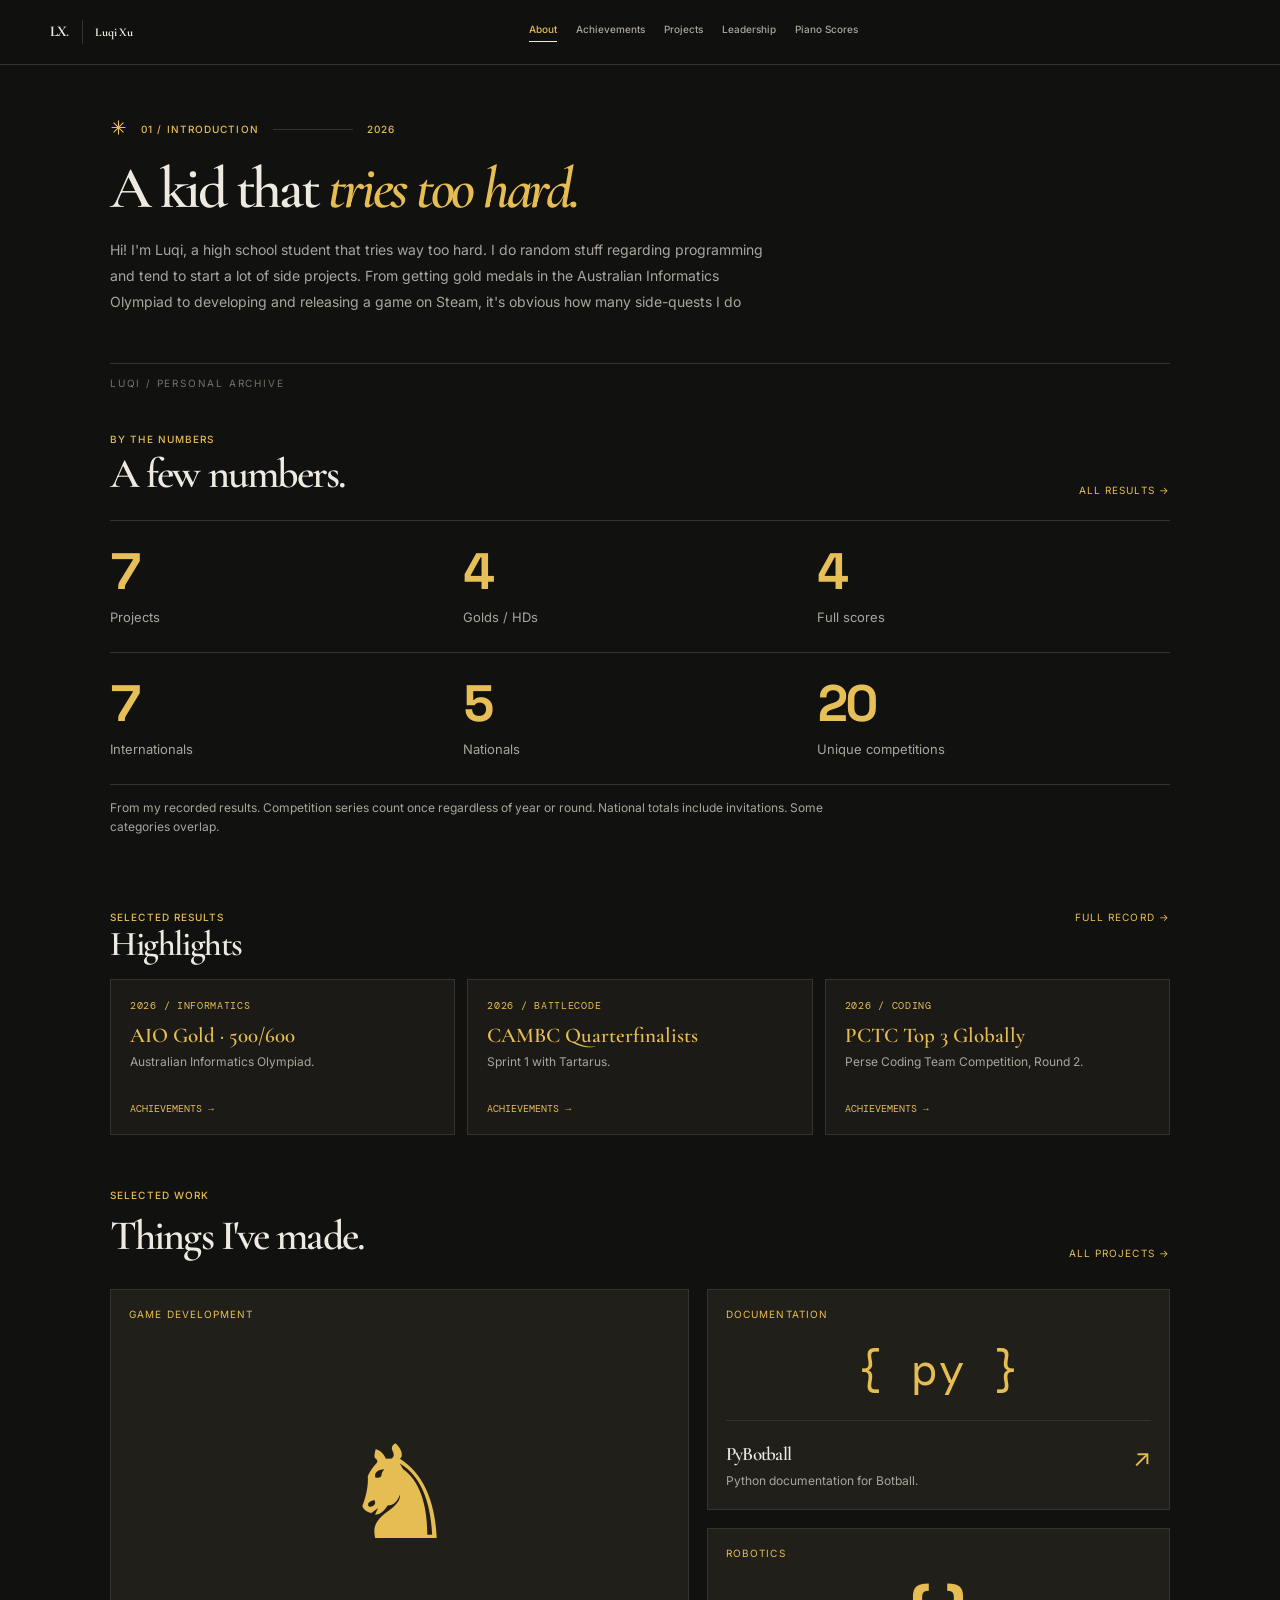
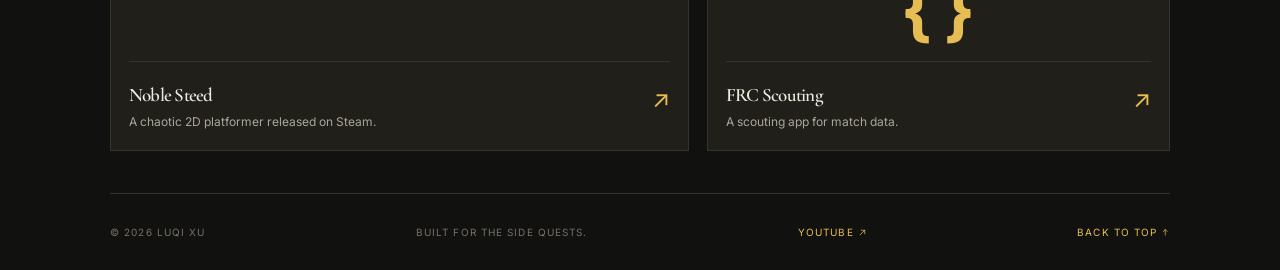
==== index.html @ c3d8b00a "Restore homepage highlight cards and animate portfolio totals" ====
<!DOCTYPE html>
<html lang="en">
  <head>
    <meta charset="utf-8"/>
    <meta content="width=device-width,initial-scale=1" name="viewport"/>
    <meta content="#111110" name="theme-color"/>
    <meta content="Luqi Xu — competitive programming, software projects, leadership and piano arrangements." name="description"/>
    <title>About · Luqi Xu</title>
    <link href="styles/site.css?v=20261024-2" rel="stylesheet"/>
  </head>
  <body data-page="index.html" id="top">
    <a class="skip-link" href="#main-content">Skip to content</a>
    <header class="nav">
      <a class="brand" href="index.html"><span class="brand-icon">LX<span>.</span></span><span>Luqi Xu</span></a>
      <button aria-expanded="false" aria-label="Toggle navigation" class="menu"><svg aria-hidden="true" width="1em" height="1em" viewBox="0 0 16 16" fill="none" xmlns="http://www.w3.org/2000/svg"><path d="M2 4H14M2 8H14M2 12H14" stroke="currentColor" stroke-width="1.4"/></svg></button>
      <nav id="nav">
        <a class="active" href="index.html">About</a>
        <a class="" href="glaze.html">Achievements</a>
        <a class="" href="projects.html">Projects</a>
        <a class="" href="experience.html">Leadership</a>
        <a class="" href="publications.html">Piano Scores</a>
      </nav>
    </header>
    <main id="main-content">
      <section class="page-hero container polish-reveal">
        <div class="eyebrow"><span class="cross"><svg aria-hidden="true" width="1em" height="1em" viewBox="0 0 16 16" fill="none" xmlns="http://www.w3.org/2000/svg" style="display:inline-block;vertical-align:-0.08em"><path d="M8 1.5V14.5M1.5 8H14.5M3.4 3.4L12.6 12.6M12.6 3.4L3.4 12.6" stroke="currentColor" stroke-width="1.05"/></svg></span> 01 / INTRODUCTION <span class="eyebrow-line"></span> 2026</div>
        <h1>A kid that <em>tries too hard.</em></h1>
        <p class="lead">Hi! I'm Luqi, a high school student that tries way too hard.

                        I do random stuff regarding programming and tend to start a lot of side projects.
                        From getting gold medals in the Australian Informatics Olympiad to
                        developing and releasing a game on Steam, it's obvious how many side-quests
                        I do
        </p>
      </section>
      <section class="container home-stats" aria-labelledby="numbers-title">
        <div class="section-head"><div><span class="eyebrow">BY THE NUMBERS</span><h2 id="numbers-title">A few numbers.</h2></div><a class="text-link" href="glaze.html">ALL RESULTS →</a></div>
        <div class="stat-grid">
          <div class="stat"><strong data-stat="projects">7</strong><span>Projects</span></div>
          <div class="stat"><strong data-stat="goldHD">4</strong><span>Golds / HDs</span></div>
          <div class="stat"><strong data-stat="fullScores">4</strong><span>Full scores</span></div>
          <div class="stat"><strong data-stat="internationals">7</strong><span>Internationals</span></div>
          <div class="stat"><strong data-stat="nationals">5</strong><span>Nationals</span></div>
          <div class="stat"><strong data-stat="competitions">20</strong><span>Unique competitions</span></div>
        </div>
        <p class="stat-note">From my recorded results. Competition series count once regardless of year or round. National totals include invitations. Some categories overlap.</p>
      </section>
      <section class="container spotlight section" aria-labelledby="highlights-title">
        <div class="spotlight-head">
          <div><span class="eyebrow">SELECTED RESULTS</span><h2 id="highlights-title">Highlights</h2></div>
          <a class="text-link" href="glaze.html">FULL RECORD →</a>
        </div>
        <div class="spotlight-grid">
          <a class="spotlight-card polish-reveal" href="glaze.html"><span class="label">2026 / INFORMATICS</span><strong>AIO Gold · 500/600</strong><p>Australian Informatics Olympiad.</p><span class="spot-foot">ACHIEVEMENTS →</span></a>
          <a class="spotlight-card polish-reveal" href="glaze.html"><span class="label">2026 / BATTLECODE</span><strong>CAMBC Quarterfinalists</strong><p>Sprint 1 with Tartarus.</p><span class="spot-foot">ACHIEVEMENTS →</span></a>
          <a class="spotlight-card polish-reveal" href="glaze.html"><span class="label">2026 / CODING</span><strong>PCTC Top 3 Globally</strong><p>Perse Coding Team Competition, Round 2.</p><span class="spot-foot">ACHIEVEMENTS →</span></a>
        </div>
      </section>
      <section class="container section" aria-labelledby="projects-title">
        <div class="section-head">
          <div><span class="eyebrow">SELECTED WORK</span><h2 id="projects-title">Things I've made.</h2></div>
          <a class="text-link" href="projects.html">ALL PROJECTS →</a>
        </div>
        <div class="feature-grid">
          <a class="feature large" href="https://store.steampowered.com/app/4179170/" rel="noopener noreferrer" target="_blank">
            <span class="tiny">GAME DEVELOPMENT</span>
            <div class="feature-art horse"><span aria-hidden="true">♞</span></div>
            <div class="feature-bottom"><div><h3>Noble Steed</h3><p>A chaotic 2D platformer released on Steam.</p></div><span class="arrow">↗</span></div>
          </a>
          <a class="feature" href="https://pybotball.org" rel="noopener noreferrer" target="_blank">
            <span class="tiny">DOCUMENTATION</span>
            <div class="feature-art code">{ py }</div>
            <div class="feature-bottom"><div><h3>PyBotball</h3><p>Python documentation for Botball.</p></div><span class="arrow">↗</span></div>
          </a>
          <a class="feature" href="projects.html">
            <span class="tiny">ROBOTICS</span>
            <div class="feature-art robot"><span aria-hidden="true">{ }</span></div>
            <div class="feature-bottom"><div><h3>FRC Scouting</h3><p>A scouting app for match data.</p></div><span class="arrow">↗</span></div>
          </a>
        </div>
      </section>
    </main>
    <footer class="footer container">
      <span>© 2026 LUQI XU</span>
      <span>BUILT FOR THE SIDE QUESTS.</span>
      <a href="https://www.youtube.com/@ILikCoding" rel="noopener noreferrer" target="_blank">YOUTUBE <svg aria-hidden="true" width="0.9em" height="0.9em" viewBox="0 0 16 16" fill="none" xmlns="http://www.w3.org/2000/svg" style="display:inline-block;vertical-align:-0.08em"><path d="M4 12L12 4M6 4H12V10" stroke="currentColor" stroke-width="1.35" stroke-linecap="square" stroke-linejoin="miter"/></svg></a>
      <a href="#top">BACK TO TOP <svg aria-hidden="true" width="0.85em" height="0.85em" viewBox="0 0 16 16" fill="none" xmlns="http://www.w3.org/2000/svg" style="display:inline-block;vertical-align:-0.06em"><path d="M8 13V3M4.5 6.5L8 3L11.5 6.5" stroke="currentColor" stroke-width="1.35" stroke-linecap="square" stroke-linejoin="miter"/></svg></a>
    </footer>
    <script src="assets/data.js?v=20261024-2"></script>
    <script src="assets/site.js?v=20261024-2"></script>
  </body>
</html>
---- styles/site.css ----
@import url('https://fonts.googleapis.com/css2?family=Cormorant+Garamond:ital,wght@0,500;0,600;1,500;1,600&family=Inter:wght@400;500;600;700&display=swap');
@import url('https://fonts.googleapis.com/css2?family=DM+Mono:wght@400;500&family=Space+Grotesk:wght@400;500;600;700&display=swap');
:root {
  --bg: #080c16;
  --panel: #101828;
  --line: #27354a;
  --text: #e9f1fb;
  --muted: #8e9db1;
  --blue: #7acbff;
  --lime: #c7fb75;
  --orange: #ffad74;
}
* {
  box-sizing: border-box;
}
html {
  scroll-behavior: smooth;
}
body {
  margin: 0;
  background: var(--bg);
  color: var(--text);
  font-family: 'Space Grotesk',sans-serif;
  line-height: 1.55;
}
body:before {
  content: '';
  position: fixed;
  inset: 0;
  pointer-events: none;
  background: linear-gradient(transparent 39px,#ffffff06 40px),linear-gradient(90deg,transparent 39px,#ffffff06 40px);
  background-size: 40px 40px;
  mask-image: linear-gradient(#0009,transparent 75%);
  z-index: -1;
}
.noise {
  position: fixed;
  inset: 0;
  pointer-events: none;
  background: radial-gradient(ellipse at 72% 8%,#244a6c4d,transparent 39%),radial-gradient(ellipse at 4% 58%,#153e5340,transparent 40%);
  z-index: -1;
}
a {
  color: inherit;
  text-decoration: none;
}
button, input {
  font: inherit;
}
.container {
  width: min(1180px,calc(100% - 64px));
  margin: auto;
}
.nav {
  height: 86px;
  display: flex;
  align-items: center;
  gap: 40px;
  padding: 0 max(32px,calc((100vw - 1180px)/2));
  border-bottom: 1px solid var(--line);
  background: #080c16d9;
  backdrop-filter: blur(18px);
  position: sticky;
  top: 0;
  z-index: 20;
}
.brand {
  display: flex;
  align-items: center;
  gap: 12px;
  font-weight: 700;
  letter-spacing: .12em;
  font-size: 13px;
  white-space: nowrap;
}
.brand-icon {
  border: 1px solid var(--blue);
  padding: 7px;
  color: var(--blue);
  font-size: 19px;
  letter-spacing: -.1em;
}
.brand-icon span {
  color: var(--lime);
}
.nav nav {
  display: flex;
  gap: 25px;
  margin: auto;
}
.nav nav a {
  font: 11px 'DM Mono',monospace;
  letter-spacing: .04em;
  color: var(--muted);
  transition: .2s;
}
.nav nav a:hover, .nav nav a.active {
  color: var(--lime);
}
.nav-status, .tiny, .eyebrow, .muted, .panel-top, .panel-bottom, .exp-meta, .placeholder, .results-bar, .footer, .text-link, .pill {
  font: 11px 'DM Mono',monospace;
  letter-spacing: .08em;
}
.nav-status {
  color: var(--muted);
  white-space: nowrap;
}
.nav-status i {
  display: inline-block;
  background: var(--lime);
  height: 7px;
  width: 7px;
  border-radius: 50%;
  margin-right: 6px;
  box-shadow: 0 0 12px var(--lime);
}
.menu {
  display: none;
  background: none;
  border: 1px solid var(--line);
  color: var(--text);
  padding: 6px 12px;
}
.page-hero {
  padding-top: 88px;
  padding-bottom: 60px;
}
.eyebrow {
  display: flex;
  align-items: center;
  gap: 14px;
  color: var(--lime);
  font-weight: 500;
}
.cross {
  font-size: 17px;
}
.eyebrow-line {
  height: 1px;
  width: 46px;
  background: var(--lime);
}
h1, h2, h3, p {
  margin-top: 0;
}
h1 {
  font-size: clamp(54px,8vw,110px);
  letter-spacing: -.08em;
  line-height: 1.01;
  max-width: 1040px;
  margin: 24px 0 27px;
  font-weight: 700;
}
h1 em, h2 em {
  font-style: normal;
  color: var(--blue);
}
.lead {
  font-size: clamp(16px,2vw,20px);
  color: var(--muted);
  max-width: 720px;
}
.section {
  padding: 72px 0;
}
.home-visual {
  display: grid;
  grid-template-columns: 1.5fr 1fr;
  gap: 20px;
}
.hero-panel, .side-card, .feature, .achievement, .project-card, .experience-card, .publication-card {
  background: linear-gradient(140deg,#152237,#0d1421);
  border: 1px solid var(--line);
  position: relative;
  overflow: hidden;
}
.hero-panel {
  min-height: 530px;
  display: flex;
  flex-direction: column;
  justify-content: space-between;
}
.panel-top, .panel-bottom {
  display: flex;
  justify-content: space-between;
  padding: 22px 25px;
  color: var(--muted);
  border-bottom: 1px solid var(--line);
}
.panel-top span:last-child {
  color: var(--lime);
}
.panel-bottom {
  border-top: 1px solid var(--line);
  border-bottom: 0;
}
.hero-orbit {
  position: relative;
  flex: 1;
  display: grid;
  place-items: center;
  overflow: hidden;
}
.orbit {
  position: absolute;
  border: 1px solid #45698777;
  border-radius: 50%;
  width: 280px;
  height: 280px;
}
.orbit-two {
  width: 430px;
  height: 430px;
  border-style: dashed;
  animation: rotate 70s linear infinite;
}
.orbit-one {
  box-shadow: 0 0 75px #3682af19;
}
.center-mark {
  font-size: 94px;
  font-weight: 700;
  letter-spacing: -.13em;
  color: var(--blue);
  text-shadow: 0 0 40px #70c7ff55;
}
.center-mark span {
  font-size: 30px;
  vertical-align: top;
  color: var(--lime);
}
.orbit-label {
  position: absolute;
  font: 10px 'DM Mono',monospace;
  letter-spacing: .09em;
  color: var(--muted);
  background: #0d1625;
  padding: 7px;
  border: 1px solid var(--line);
}
.orbit-label.a {
  top: 15%;
  left: 8%;
}
.orbit-label.b {
  right: 6%;
  top: 45%;
}
.orbit-label.c {
  bottom: 14%;
  left: 14%;
}
@keyframes rotate {
  to {
    transform: rotate(360deg);
  }
}
.hero-side {
  display: grid;
  grid-template-rows: 1fr 1fr;
  gap: 20px;
}
.side-card {
  padding: 32px;
}
.tiny {
  color: var(--lime);
}
.big-num {
  font-size: clamp(64px,7vw,104px);
  font-weight: 700;
  letter-spacing: -.09em;
  line-height: 1.1;
  margin: 18px 0;
  color: var(--blue);
}
.big-num span {
  font-size: 30px;
  color: var(--muted);
}
.side-card h3 {
  font-size: 20px;
  margin-bottom: 5px;
}
.side-card p {
  color: var(--muted);
}
.side-card a, .text-link {
  color: var(--lime);
  font-size: 11px;
}
.side-card.alt {
  background: linear-gradient(125deg,#20384a,#0d1725);
}
.side-card.alt h2 {
  font-size: 46px;
  line-height: 1.02;
  letter-spacing: -.07em;
  margin: 15px 0;
}
.side-card.alt h2 span {
  color: var(--lime);
}
.section-head {
  display: flex;
  justify-content: space-between;
  align-items: end;
  gap: 20px;
  margin-bottom: 30px;
}
.section-head h2, .bottom-cta h2 {
  font-size: clamp(35px,5vw,65px);
  letter-spacing: -.07em;
  line-height: 1.08;
  margin: 12px 0 0;
}
.feature-grid {
  display: grid;
  grid-template-columns: 1.25fr 1fr;
  gap: 18px;
}
.feature {
  min-height: 295px;
  padding: 25px;
  display: flex;
  flex-direction: column;
  transition: transform .2s,border-color .2s;
}
.feature:hover, .project-card:hover, .achievement:hover {
  transform: translateY(-4px);
  border-color: var(--blue);
}
.feature.large {
  grid-row: span 2;
}
.feature-art {
  flex: 1;
  display: grid;
  place-items: center;
  font-size: 96px;
  font-weight: 700;
  color: var(--blue);
  min-height: 145px;
}
.feature.large .feature-art {
  font-size: 220px;
  color: var(--lime);
}
.feature-art.code {
  font: 70px 'DM Mono',monospace;
  color: var(--orange);
}
.feature-art.robot {
  color: var(--lime);
}
.feature-bottom {
  border-top: 1px solid var(--line);
  padding-top: 18px;
  display: flex;
  justify-content: space-between;
  gap: 15px;
}
.feature-bottom h3 {
  font-size: 25px;
  letter-spacing: -.04em;
  margin: 0;
}
.feature-bottom p {
  color: var(--muted);
  font-size: 14px;
  margin: 4px 0 0;
}
.arrow {
  color: var(--lime);
  font-size: 24px;
}
.bottom-cta {
  border-top: 1px solid var(--line);
  padding-bottom: 110px;
}
.bottom-cta p {
  color: var(--muted);
  margin-top: 20px;
}
.cta-row {
  display: flex;
  gap: 12px;
  flex-wrap: wrap;
  margin-top: 30px;
}
.btn {
  padding: 15px 20px;
  background: var(--lime);
  color: #0b1220;
  font: 12px 'DM Mono',monospace;
  font-weight: 500;
}
.btn.secondary {
  background: transparent;
  border: 1px solid var(--line);
  color: var(--text);
}
.footer {
  padding: 32px 0;
  border-top: 1px solid var(--line);
  display: flex;
  justify-content: space-between;
  gap: 15px;
  color: var(--muted);
}
.footer a {
  color: var(--lime);
}
.toolbar {
  display: flex;
  align-items: center;
  justify-content: space-between;
  gap: 18px;
  flex-wrap: wrap;
}
.search-wrap {
  display: flex;
  align-items: center;
  gap: 12px;
  border: 1px solid var(--line);
  padding: 12px 16px;
  flex: 1;
  max-width: 440px;
  background: #0e1625;
}
.search-wrap span {
  font-size: 25px;
  color: var(--blue);
}
input {
  background: transparent;
  border: 0;
  outline: 0;
  color: var(--text);
  width: 100%;
  min-width: 0;
}
.filters {
  display: flex;
  gap: 7px;
  flex-wrap: wrap;
}
.filters button {
  background: #0d1725;
  color: var(--muted);
  border: 1px solid var(--line);
  padding: 10px 15px;
  font: 11px 'DM Mono',monospace;
  cursor: pointer;
}
.filters button.active, .filters button:hover {
  border-color: var(--lime);
  color: var(--lime);
}
.results-bar {
  display: flex;
  justify-content: space-between;
  color: var(--muted);
  margin: 26px 0 16px;
}
.achievement-grid {
  display: grid;
  grid-template-columns: repeat(3,1fr);
  gap: 14px;
}
.achievement {
  padding: 24px;
  min-height: 208px;
  display: flex;
  flex-direction: column;
  transition: .2s;
}
.achievement .year, .project-card .year {
  font: 11px 'DM Mono',monospace;
  color: var(--lime);
}
.achievement h3 {
  font-size: 22px;
  letter-spacing: -.04em;
  margin: 20px 0 6px;
}
.achievement .award {
  color: var(--blue);
  font-size: 14px;
  font-weight: 600;
}
.achievement .description {
  color: var(--muted);
  font-size: 13px;
  margin-top: 12px;
  flex: 1;
}
.achievement .linkout {
  color: var(--lime);
  font: 11px 'DM Mono',monospace;
  margin-top: 12px;
}
.project-grid {
  display: grid;
  grid-template-columns: repeat(2,1fr);
  gap: 18px;
}
.project-card {
  min-height: 310px;
  padding: 26px;
  display: flex;
  flex-direction: column;
  transition: .2s;
}
.project-card .art {
  font-size: 85px;
  flex: 1;
  display: grid;
  place-items: center;
  color: var(--blue);
  background: radial-gradient(circle,#2d60734a,transparent 65%);
  margin: 12px 0;
}
.project-card h3 {
  font-size: 30px;
  letter-spacing: -.05em;
  margin: 0;
}
.project-card p {
  color: var(--muted);
  font-size: 14px;
  margin: 8px 0 0;
}
.project-card .bottom {
  display: flex;
  justify-content: space-between;
  align-items: end;
  border-top: 1px solid var(--line);
  padding-top: 17px;
}
.project-card .source {
  color: var(--lime);
  font: 11px 'DM Mono',monospace;
}
.experience-list {
  display: grid;
  gap: 18px;
}
.experience-card {
  padding: 32px;
  display: grid;
  grid-template-columns: 185px 1fr 85px;
  gap: 26px;
  align-items: start;
}
.exp-meta {
  color: var(--lime);
  display: flex;
  flex-direction: column;
  gap: 16px;
}
.pill {
  display: inline-block;
  color: var(--blue);
  border: 1px solid var(--line);
  padding: 7px;
  align-self: start;
}
.experience-card h2 {
  font-size: 35px;
  letter-spacing: -.05em;
  margin: 0;
}
.exp-role {
  color: var(--blue)!important;
  font-weight: 600;
}
.experience-card p {
  color: var(--muted);
  max-width: 680px;
}
.exp-glyph {
  font-size: 50px;
  color: #4d7a91;
  text-align: right;
}
.publication-grid {
  display: grid;
  grid-template-columns: repeat(2,1fr);
  gap: 18px;
}
.publication-card {
  padding: 30px;
  min-height: 310px;
  display: flex;
  flex-direction: column;
}
.pub-icon, .music-lines {
  font-size: 75px;
  color: var(--blue);
  margin: 20px 0;
}
.music-lines {
  color: var(--lime);
  letter-spacing: .12em;
}
.music-lines span {
  color: var(--blue);
}
.publication-card h3 {
  font-size: 27px;
  letter-spacing: -.04em;
  margin: 0;
}
.publication-card p {
  color: var(--muted);
  font-size: 14px;
  margin: 10px 0 25px;
}
.placeholder {
  margin-top: auto;
  color: var(--orange);
}
.second-head {
  margin-top: 90px;
}
.legal-note {
  font-size: 12px;
  color: var(--muted);
  margin-top: 25px;
}
@media(max-width:950px) {
  .nav {
    gap: 16px;
    padding: 0 22px;
  }
  .nav nav {
    gap: 13px;
  }
  .nav-status {
    display: none;
  }
  .home-visual {
    grid-template-columns: 1fr;
  }
  .hero-side {
    grid-template-columns: 1fr 1fr;
    grid-template-rows: auto;
  }
  .achievement-grid {
    grid-template-columns: repeat(2,1fr);
  }
}
@media(max-width:650px) {
  .container {
    width: calc(100% - 36px);
  }
  .nav {
    height: 70px;
    justify-content: space-between;
  }
  .menu {
    display: block;
  }
  .nav nav {
    display: none;
    position: absolute;
    top: 70px;
    left: 0;
    right: 0;
    padding: 24px;
    background: #101828;
    border-bottom: 1px solid var(--line);
    flex-direction: column;
  }
  .nav nav.open {
    display: flex;
  }
  .nav nav a {
    font-size: 13px;
    padding: 8px;
  }
  .page-hero {
    padding-top: 62px;
    padding-bottom: 35px;
  }
  h1 {
    font-size: clamp(47px,13vw,76px);
  }
  .hero-panel {
    min-height: 390px;
  }
  .orbit-two {
    width: 300px;
    height: 300px;
  }
  .orbit-one {
    width: 210px;
    height: 210px;
  }
  .center-mark {
    font-size: 70px;
  }
  .hero-side, .feature-grid, .achievement-grid, .project-grid, .publication-grid {
    grid-template-columns: 1fr;
  }
  .feature.large {
    grid-row: auto;
  }
  .feature.large .feature-art {
    font-size: 135px;
  }
  .experience-card {
    grid-template-columns: 1fr;
    gap: 15px;
  }
  .exp-meta {
    flex-direction: row;
    align-items: center;
  }
  .exp-glyph {
    display: none;
  }
  .section {
    padding: 48px 0;
  }
  .section-head {
    align-items: start;
    flex-direction: column;
  }
  .footer {
    flex-wrap: wrap;
    font-size: 10px;
  }
  .side-card.alt h2 {
    font-size: 36px;
  }
}
@media(prefers-reduced-motion:reduce) {
  *, *:before, *:after {
    animation: none!important;
    scroll-behavior: auto!important;
    transition: none!important;
  }
}
/* EDITORIAL REWORK — intentionally retains the original site's light, serif identity. */
@import url('https://fonts.googleapis.com/css2?family=Cormorant+Garamond:ital,wght@0,500;0,600;0,700;1,500;1,600&family=Inter:wght@400;500;600;700&display=swap');
:root {
  --bg: #f8f7f4;
  --panel: #fff;
  --line: #dedbd4;
  --text: #262827;
  --muted: #72736f;
  --blue: #4b6982;
  --lime: #9b775e;
  --orange: #ad775b;
}
body {
  font-family: Inter,sans-serif;
  background: var(--bg);
  color: var(--text);
  line-height: 1.7;
}
body:before {
  background: none;
}
.noise {
  background: radial-gradient(ellipse at 80% 0%,#e6e9e7aa,transparent 38%);
  opacity: .7;
}
.nav {
  background: #f8f7f4ed;
  box-shadow: none;
  border-bottom: 1px solid var(--line);
  height: 78px;
}
.brand {
  font-family: 'Cormorant Garamond',serif;
  font-size: 23px;
  letter-spacing: -.025em;
  font-weight: 700;
}
.brand-icon {
  border: 0;
  border-right: 1px solid var(--line);
  padding: 0 15px 0 0;
  color: var(--text);
  font-size: 25px;
  letter-spacing: -.08em;
}
.brand-icon span {
  color: var(--blue);
}
.nav nav a {
  font: 500 12px Inter,sans-serif;
  letter-spacing: 0;
  color: var(--muted);
}
.nav nav a:hover, .nav nav a.active {
  color: var(--text);
  border-bottom: 1px solid var(--text);
  padding-bottom: 6px;
}
.nav-status i {
  background: var(--blue);
  box-shadow: none;
}
.page-hero {
  padding-top: 94px;
  padding-bottom: 44px;
}
.eyebrow, .tiny, .nav-status, .panel-top, .panel-bottom, .exp-meta, .placeholder, .results-bar, .footer, .text-link, .pill {
  font-family: Inter,sans-serif;
  letter-spacing: .11em;
  font-size: 10px;
  text-transform: uppercase;
  color: var(--blue);
}
.eyebrow-line {
  background: var(--line);
  width: 80px;
}
.cross {
  color: var(--blue);
}
h1, h2, h3 {
  font-family: 'Cormorant Garamond',Georgia,serif;
  letter-spacing: -.035em;
  font-weight: 600;
}
h1 {
  font-size: clamp(70px,9vw,134px);
  letter-spacing: -.055em;
  line-height: .95;
  max-width: 950px;
}
h1 em, h2 em {
  font-style: italic;
  color: var(--blue);
}
.lead {
  font-size: 17px;
  line-height: 1.85;
  color: #5b5d59;
  max-width: 680px;
}
.hero-panel, .side-card, .feature, .achievement, .project-card, .experience-card, .publication-card {
  background: #fff;
  border: 1px solid var(--line);
  box-shadow: 0 6px 24px #27272704;
  overflow: hidden;
}
.hero-panel {
  min-height: 470px;
  background: #f0eee9;
}
.panel-top, .panel-bottom {
  color: var(--muted);
}
.panel-top span:last-child {
  color: var(--blue);
}
.hero-orbit {
  background: radial-gradient(circle at 50% 48%,#fdfcf8 0,#f0eee9 62%);
}
.orbit {
  border: 1px solid #c7c8c1;
}
.orbit-two {
  border: 1px dashed #c7c8c1;
  animation: rotate 120s linear infinite;
}
.orbit-one {
  box-shadow: none;
}
.center-mark {
  font-family: 'Cormorant Garamond',serif;
  color: #394b5c;
  font-size: 125px;
  font-weight: 500;
  text-shadow: none;
}
.center-mark span {
  color: #9b775e;
}
.orbit-label {
  background: #f8f7f4;
  color: #656b68;
  border-color: var(--line);
}
.big-num {
  font-family: 'Cormorant Garamond',serif;
  font-size: 118px;
  color: var(--text);
  font-weight: 600;
  letter-spacing: -.06em;
}
.big-num span {
  font: 24px Inter,sans-serif;
  color: var(--muted);
}
.side-card {
  padding: 36px;
}
.side-card h3 {
  font-size: 29px;
}
.side-card p, .feature-bottom p, .project-card p, .experience-card p, .publication-card p {
  color: var(--muted);
}
.side-card a, .text-link {
  color: var(--blue);
}
.side-card.alt {
  background: #e9eae7;
}
.side-card.alt h2 {
  font-size: 62px;
  letter-spacing: -.045em;
}
.side-card.alt h2 span {
  color: var(--blue);
  font-style: italic;
}
.section-head h2, .bottom-cta h2 {
  font-size: clamp(48px,6vw,78px);
  letter-spacing: -.04em;
}
.feature {
  min-height: 290px;
}
.feature:hover, .project-card:hover, .achievement:hover {
  transform: translateY(-3px);
  border-color: #8c9c9e;
  box-shadow: 0 14px 35px #22222210;
}
.feature-art {
  color: #7d8f95;
}
.feature.large .feature-art {
  color: #a18b79;
}
.feature-art.code {
  color: #a18b79;
}
.feature-art.robot {
  color: #7d8f95;
}
.feature-bottom h3 {
  font-size: 34px;
}
.arrow, .footer a {
  color: var(--blue);
}
.btn {
  background: #3d5565;
  color: white;
  font: 500 12px Inter,sans-serif;
  letter-spacing: .02em;
  border-radius: 2px;
}
.btn.secondary {
  color: var(--text);
  background: transparent;
}
.bottom-cta {
  padding-top: 85px;
}
.search-wrap {
  background: #fff;
}
.search-wrap span {
  color: var(--blue);
}
input {
  color: var(--text);
}
.filters button {
  background: transparent;
  color: var(--muted);
  font-family: Inter,sans-serif;
}
.filters button.active, .filters button:hover {
  color: var(--text);
  border-color: var(--text);
  background: #fff;
}
.achievement .year, .project-card .year {
  font-family: Inter,sans-serif;
  color: var(--blue);
}
.achievement h3 {
  font-size: 30px;
  line-height: 1.1;
}
.achievement .award {
  color: #7b624f;
}
.achievement .linkout, .project-card .source {
  color: var(--blue);
}
.project-card h3 {
  font-size: 42px;
}
.project-card .art {
  color: #82949a;
  background: radial-gradient(circle,#e9ece9,transparent 65%);
}
.experience-card h2 {
  font-size: 44px;
}
.exp-role {
  color: #7b624f!important;
}
.exp-glyph {
  color: #a4aaa7;
}
.pill {
  color: var(--blue);
}
.publication-card h3 {
  font-size: 36px;
}
.pub-icon, .music-lines {
  color: #6c8690;
}
.music-lines span {
  color: #aa927c;
}
.placeholder {
  color: #a57e67;
}
.footer {
  color: var(--muted);
}
.menu {
  color: var(--text);
}
/* Small personal details, not a generic event-landing-page aesthetic. */
.page-hero:after {
  content: 'LUQI / PERSONAL ARCHIVE';
  display: block;
  margin-top: 48px;
  border-top: 1px solid var(--line);
  padding-top: 13px;
  color: #9a9a94;
  font: 10px Inter,sans-serif;
  letter-spacing: .18em;
}
.hero-panel:after {
  content: '✳';
  position: absolute;
  right: 25px;
  top: 56px;
  font: italic 36px 'Cormorant Garamond',serif;
  color: #a3a9a5;
}
.feature.large {
  background: #f0eee9;
}
.feature:nth-child(2) {
  background: #f5f4f0;
}
.feature:nth-child(3) {
  background: #e9ece9;
}
@media(max-width:650px) {
  .nav nav {
    background: #f8f7f4;
  }
  .center-mark {
    font-size: 90px;
  }
  .big-num {
    font-size: 88px;
  }
  .side-card.alt h2 {
    font-size: 47px;
  }
  .page-hero:after {
    margin-top: 32px;
  }
}
/* V3: original editorial direction, ChatGPT yellow accent, compact type */
:root {
  --bg: #faf9f5;
  --panel: #fffdf7;
  --line: #e5dfd1;
  --text: #292820;
  --muted: #68675e;
  --blue: #a77b06;
  --lime: #d4a72c;
  --orange: #ba8622;
  --accent: #e5b73b;
  --accent-soft: #fff2bd;
}
body {
  background: var(--bg);
  color: var(--text);
  font-family: 'Inter',system-ui,sans-serif;
  font-size: 13px;
  line-height: 1.55;
}
body:before {
  background: linear-gradient(transparent 43px,#a77b0610 44px),linear-gradient(90deg,transparent 43px,#a77b0610 44px);
  background-size: 44px 44px;
  mask-image: linear-gradient(#0005,transparent 78%);
}
.noise {
  background: radial-gradient(ellipse at 75% 0%,#f4d87b3d,transparent 42%),radial-gradient(ellipse at 5% 56%,#f8edc63b,transparent 38%);
}
.nav {
  height: 65px;
  background: #faf9f5e9;
  border-color: var(--line);
  gap: 25px;
}
.brand {
  font-size: 12px;
}
.brand-icon {
  font-size: 15px;
  border-color: var(--accent);
  color: var(--text);
}
.brand-icon span {
  color: var(--blue);
}
.nav nav {
  gap: 19px;
}
.nav nav a {
  font-size: 10px;
}
.nav nav a:hover, .nav nav a.active {
  color: #a77b06;
}
.nav-status i {
  background: var(--accent);
  box-shadow: 0 0 8px #e5b73b77;
}
.container {
  width: min(1060px,calc(100% - 48px));
}
.page-hero {
  padding-top: 54px;
  padding-bottom: 32px;
}
.eyebrow, .tiny {
  color: #9b740d;
}
h1 {
  font-size: clamp(35px,5vw,59px);
  line-height: 1.09;
  letter-spacing: -.055em;
  max-width: 820px;
  margin: 17px 0 17px;
  font-family: 'Cormorant Garamond',Georgia,serif;
  font-weight: 600;
}
h1 em, h2 em {
  color: #ae7d06;
  font-style: italic;
}
.lead {
  font-size: 14px;
  max-width: 660px;
}
.section {
  padding: 42px 0;
}
.section-head h2, .bottom-cta h2 {
  font-size: clamp(27px,3.7vw,42px);
  letter-spacing: -.045em;
  font-family: 'Cormorant Garamond',Georgia,serif;
}
.hero-panel, .side-card, .feature, .achievement, .project-card, .experience-card, .publication-card {
  background: linear-gradient(140deg,#fffefb,#faf6e9);
  border-color: var(--line);
  box-shadow: 0 3px 16px #5b441006;
}
.hero-panel {
  min-height: 370px;
}
.panel-top, .panel-bottom {
  padding: 14px 18px;
}
.orbit {
  border-color: #c8aa5b77;
  width: 190px;
  height: 190px;
}
.orbit-two {
  width: 310px;
  height: 310px;
}
.center-mark {
  font-size: 62px;
  color: #a77b06;
  text-shadow: none;
}
.center-mark span {
  color: #d4a72c;
}
.orbit-label {
  background: #fffdf5;
  color: #777064;
  font-size: 9px;
}
.side-card {
  padding: 22px;
}
.big-num {
  font-size: clamp(46px,5vw,68px);
  color: #b08210;
  margin: 10px 0;
}
.big-num span {
  font-size: 19px;
}
.side-card h3 {
  font-size: 16px;
}
.side-card p {
  font-size: 12px;
}
.side-card.alt {
  background: linear-gradient(125deg,#fff5d5,#fffdf5);
}
.side-card.alt h2 {
  font-size: 32px;
}
.side-card.alt h2 span, .arrow, .side-card a, .text-link {
  color: #a77b06;
}
.feature {
  min-height: 220px;
  padding: 18px;
}
.feature-art {
  min-height: 100px;
  font-size: 66px;
  color: #ae850e;
}
.feature.large .feature-art {
  font-size: 130px;
  color: #b9921b;
}
.feature-art.code {
  font-size: 45px;
  color: #a77b06;
}
.feature-art.robot {
  color: #c19721;
}
.feature-bottom h3 {
  font-size: 19px;
}
.feature-bottom p {
  font-size: 12px;
}
.feature:hover, .project-card:hover, .achievement:hover {
  border-color: #c59b31;
}
.footer {
  color: #777066;
}
.nav-status, .tiny, .eyebrow, .muted, .panel-top, .panel-bottom, .exp-meta, .placeholder, .results-bar, .footer, .text-link, .pill {
  font-size: 10px;
}
.achievement h3, .project-card h3, .experience-card h3, .publication-card h3 {
  font-size: 17px;
}
.achievement p, .project-card p, .experience-card p, .publication-card p {
  font-size: 12px;
}
.btn {
  font-size: 10px;
}
.achievement .award {
  color: #946e07;
}
.toolbar input {
  background: #fffdf8;
  color: var(--text);
  border-color: var(--line);
}
.filters button {
  color: var(--muted);
  border-color: var(--line);
}
.filters button.active {
  background: var(--accent-soft);
  color: #70510b;
  border-color: #d4a72c;
}
/* Front-loaded highlights and a small editorial achievement strip */
.spotlight {
  padding: 20px 0 12px;
}
.spotlight-head {
  display: flex;
  justify-content: space-between;
  align-items: baseline;
  gap: 12px;
  margin-bottom: 14px;
}
.spotlight-head h2 {
  font: 600 clamp(25px,3vw,35px) 'Cormorant Garamond',Georgia,serif;
  letter-spacing: -.04em;
  margin: 0;
}
.spotlight-grid {
  display: grid;
  grid-template-columns: repeat(3,minmax(0,1fr));
  gap: 12px;
}
.spotlight-card {
  border: 1px solid var(--line);
  background: #fffdf8;
  padding: 19px;
  display: flex;
  flex-direction: column;
  min-height: 156px;
  transition: transform .2s,border-color .2s;
}
.spotlight-card:hover {
  transform: translateY(-3px);
  border-color: #c79b28;
}
.spotlight-card .label {
  font: 10px 'DM Mono',monospace;
  letter-spacing: .07em;
  color: #957015;
}
.spotlight-card strong {
  font: 600 21px 'Cormorant Garamond',Georgia,serif;
  line-height: 1.15;
  margin: 12px 0 5px;
}
.spotlight-card p {
  font-size: 12px;
  color: var(--muted);
  margin: 0;
}
.spotlight-card .spot-foot {
  margin-top: auto;
  padding-top: 12px;
  font: 10px 'DM Mono',monospace;
  color: #9d7615;
}
.featured-achievements {
  margin-bottom: 25px;
}
.featured-achievements h2 {
  font: 600 30px 'Cormorant Garamond',Georgia,serif;
  margin: 0 0 12px;
}
.achievement-grid {
  align-items: stretch;
}
.achievement .year, .project-card .year {
  color: #9b740d;
}
@media(max-width:750px) {
  .spotlight-grid {
    grid-template-columns: 1fr;
  }
  .spotlight-card {
    min-height: 125px;
  }
  .page-hero {
    padding-top: 34px;
  }
  .container {
    width: calc(100% - 32px);
  }
  .hero-panel {
    min-height: 280px;
  }
  .nav {
    height: 60px;
  }
  .section {
    padding: 32px 0;
  }
}
@media(prefers-reduced-motion:reduce) {
  *, *:before, *:after {
    animation-duration: .01ms!important;
    transition-duration: .01ms!important;
    scroll-behavior: auto!important;
  }
}
/* V4 — midnight editorial, ChatGPT yellow, restored five-across timeline */
:root {
  --bg: #111110;
  --panel: #191917;
  --line: #35332b;
  --text: #eeeae0;
  --muted: #aaa69b;
  --blue: #e6bd52;
  --lime: #f0c75e;
  --orange: #dbab40;
  --accent: #e6bd52;
  --accent-soft: #38301d;
}
body {
  background: var(--bg);
  color: var(--text);
  font-size: 13px;
}
body:before {
  background: linear-gradient(transparent 43px,#f0c75e07 44px),linear-gradient(90deg,transparent 43px,#f0c75e07 44px);
  background-size: 44px 44px;
}
.noise {
  background: radial-gradient(ellipse at 75% 0%,#c79c2419,transparent 42%),radial-gradient(ellipse at 5% 56%,#e2b74209,transparent 38%);
}
.nav {
  background: #111110eb;
  border-color: var(--line);
}
.nav nav a {
  color: var(--muted);
}
.nav nav a:hover, .nav nav a.active, .brand-icon span, .eyebrow, .tiny, .cross {
  color: var(--accent);
}
.brand-icon {
  color: var(--text);
  border-color: var(--line);
}
.nav-status i {
  background: var(--accent);
}
h1 em, h2 em {
  color: var(--accent);
}
.lead, .side-card p, .feature-bottom p, .project-card p, .experience-card p, .publication-card p {
  color: var(--muted);
}
.page-hero:after {
  color: #777166;
}
.eyebrow-line {
  background: var(--line);
}
.hero-panel, .side-card, .feature, .achievement, .project-card, .experience-card, .publication-card {
  background: linear-gradient(145deg,#201f1b,#171715);
  border-color: var(--line);
  box-shadow: none;
}
.hero-panel {
  background: #1c1b18;
}
.hero-orbit {
  background: radial-gradient(circle,#2e281a 0,#1c1b18 65%);
}
.orbit {
  border-color: #8a733d55;
}
.center-mark {
  color: var(--accent);
}
.center-mark span, .panel-top span:last-child {
  color: #f2d27b;
}
.orbit-label {
  background: #222019;
  color: var(--muted);
  border-color: var(--line);
}
.big-num {
  color: var(--accent);
}
.side-card.alt, .feature.large, .feature:nth-child(2), .feature:nth-child(3) {
  background: #211f19;
}
.side-card.alt h2 span, .arrow, .side-card a, .text-link, .footer a {
  color: var(--accent);
}
.feature-art, .feature.large .feature-art, .feature-art.robot, .feature-art.code, .pub-icon, .music-lines {
  color: var(--accent);
}
.feature:hover, .project-card:hover {
  border-color: var(--accent);
}
.btn {
  background: var(--accent);
  color: #17150f;
}
.btn.secondary {
  background: transparent;
  color: var(--text);
}
.search-wrap, .toolbar input {
  background: #1c1b18;
  color: var(--text);
  border-color: var(--line);
}
input {
  color: var(--text);
}
.filters button {
  background: #1c1b18;
  color: var(--muted);
  border-color: var(--line);
}
.filters button.active, .filters button:hover {
  background: #37301d;
  color: #f3d784;
  border-color: var(--accent);
}
.project-card .year, .achievement .year, .exp-meta, .exp-role, .pill, .placeholder, .project-card .source {
  color: var(--accent)!important;
}
.spotlight-card {
  background: #1b1a17;
  border-color: var(--line);
}
.spotlight-card .label, .spotlight-card .spot-foot, .spotlight-card strong {
  color: var(--accent);
}
.spotlight-card:hover {
  border-color: var(--accent);
}
.footer {
  border-color: var(--line);
}
.menu {
  color: var(--text);
}
/* Original timeline DNA: five cards per row, year labels, shared rule, connectors and dots. */
.achievement-timeline {
  display: flex;
  flex-direction: column;
  gap: 35px;
  padding: 12px 0 65px;
}
.timeline-row {
  --count: 5;
  position: relative;
  padding: 0 0 29px;
}
.timeline-row-head {
  display: flex;
  align-items: center;
  gap: 12px;
  margin: 0 0 16px;
  color: var(--accent);
  font: 500 10px Inter,sans-serif;
  letter-spacing: .12em;
}
.timeline-row-head:after {
  content: '';
  height: 1px;
  background: var(--line);
  flex: 1;
}
.timeline-cards {
  display: grid;
  grid-template-columns: repeat(var(--count),minmax(0,1fr));
  gap: 12px;
}
.timeline-entry {
  min-width: 0;
  position: relative;
  padding-bottom: 25px;
  opacity: 0;
  transform: translateY(22px);
  transition: opacity .65s ease,transform .7s cubic-bezier(.2,.8,.2,1);
  transition-delay: var(--delay,0ms);
}
.timeline-entry.is-visible {
  opacity: 1;
  transform: translateY(0);
}
.timeline-entry:after {
  content: '';
  position: absolute;
  bottom: -5px;
  left: 50%;
  width: 1px;
  height: 28px;
  background: var(--accent);
  transform: scaleY(0);
  transform-origin: bottom;
  opacity: .7;
  transition: transform .45s ease .3s;
}
.timeline-entry.is-visible:after {
  transform: scaleY(1);
}
.timeline-year {
  display: block;
  font: 500 10px Inter,sans-serif;
  color: var(--accent);
  letter-spacing: .08em;
  margin-bottom: 9px;
}
.timeline-card {
  display: flex;
  flex-direction: column;
  min-height: 172px;
  height: 100%;
  padding: 15px 14px 12px;
  border: 1px solid var(--line);
  border-radius: 3px;
  background: linear-gradient(145deg,#211f19,#181817);
  position: relative;
  overflow: hidden;
  transition: border-color .28s,transform .32s,box-shadow .32s;
}
.timeline-card:before {
  content: '';
  position: absolute;
  top: 0;
  left: 0;
  right: 100%;
  height: 2px;
  background: var(--accent);
  transition: right .35s;
}
.timeline-card:hover, .timeline-card:focus-visible {
  border-color: #b99646;
  transform: translateY(-6px);
  box-shadow: 0 12px 35px #0005;
}
.timeline-card:hover:before, .timeline-card:focus-visible:before {
  right: 0;
}
.timeline-card h3 {
  font: 600 17px/1.15 'Cormorant Garamond',Georgia,serif;
  margin: 0 0 10px;
  color: var(--text);
}
.timeline-card .award {
  font: 600 11px/1.5 Inter,sans-serif;
  color: var(--accent);
}
.timeline-card .description {
  font: 11px/1.55 Inter,sans-serif;
  color: var(--muted);
  margin: 9px 0 0;
  flex: 1;
}
.timeline-card .linkout {
  font: 9px Inter,sans-serif;
  letter-spacing: .07em;
  color: #c5ae79;
  margin-top: 13px;
}
.timeline-rule {
  position: absolute;
  bottom: 0;
  left: 0;
  right: 0;
  height: 2px;
  background: var(--line);
  transform: scaleX(0);
  transform-origin: left;
  transition: transform 1.1s cubic-bezier(.22,1,.36,1);
}
.timeline-row.is-visible .timeline-rule {
  transform: scaleX(1);
}
.timeline-node {
  position: absolute;
  bottom: -5px;
  left: 50%;
  width: 12px;
  height: 12px;
  border-radius: 50%;
  background: #1a1915;
  border: 2px solid var(--accent);
  transform: translateX(-50%) scale(0);
  box-shadow: 0 0 0 0 #e6bd5240;
  transition: transform .45s cubic-bezier(.2,1.6,.2,1) .4s;
}
.timeline-entry.is-visible .timeline-node {
  transform: translateX(-50%) scale(1);
}
.timeline-card:hover~.timeline-node {
  box-shadow: 0 0 0 7px #e6bd521a;
}
.timeline-empty {
  color: var(--muted);
  font-size: 13px;
}
.results-bar {
  color: var(--muted);
}
@media(max-width:900px) {
  .timeline-cards {
    grid-template-columns: repeat(var(--count),minmax(145px,1fr));
    overflow-x: auto;
    padding-bottom: 12px;
    scroll-snap-type: x proximity;
  }
  .timeline-entry {
    scroll-snap-align: start;
  }
  .timeline-row {
    overflow: hidden;
  }
  .timeline-rule {
    bottom: 0;
  }
}
@media(max-width:650px) {
  .nav nav {
    background: #191816;
    border-color: var(--line);
  }
  .timeline-cards {
    grid-template-columns: repeat(var(--count),minmax(180px,68vw));
  }
  .timeline-card {
    min-height: 160px;
  }
  .timeline-entry:after {
    height: 19px;
  }
  .timeline-row {
    padding-bottom: 25px;
  }
  .timeline-row-head {
    margin-bottom: 10px;
  }
}
@media(prefers-reduced-motion:reduce) {
  .timeline-entry {
    opacity: 1;
    transform: none;
  }
  .timeline-entry:after {
    transform: scaleY(1);
  }
  .timeline-rule {
    transform: none;
  }
  .timeline-node {
    transform: translateX(-50%) scale(1);
  }
}
/* V5: dark-mode piano score shelf, with editorial timeline-style reveal */
.score-shelf {
  display: grid;
  grid-template-columns: repeat(3,minmax(0,1fr));
  gap: 24px;
  margin: 30px 0 36px;
}
.sheet-entry {
  min-width: 0;
  border-top: 1px solid rgba(231,192,87,.55);
  padding-top: 12px;
  transition: transform .35s ease,border-color .35s ease;
}
.sheet-entry:hover {
  transform: translateY(-5px);
  border-color: var(--accent,#e8bf55);
}
.sheet-meta {
  display: flex;
  justify-content: space-between;
  gap: 8px;
  font-size: 10px;
  letter-spacing: .13em;
  color: #c6a44f;
  margin-bottom: 13px;
}
.sheet-preview {
  display: block;
  aspect-ratio: 3/4;
  overflow: hidden;
  background: #eeeae1;
  border: 1px solid #5b5444;
  box-shadow: 0 12px 30px #0004;
  transition: box-shadow .3s ease;
}
.sheet-preview:hover {
  box-shadow: 0 15px 40px #0009;
}
.sheet-preview img {
  display: block;
  width: 100%;
  height: 100%;
  object-fit: cover;
  object-position: top;
  transition: transform .6s cubic-bezier(.2,.8,.2,1);
}
.sheet-preview:hover img {
  transform: scale(1.035);
}
.sheet-copy {
  padding: 17px 0 6px;
}
.sheet-copy h3 {
  font-size: clamp(19px,2vw,25px);
  line-height: 1.2;
  margin: 0 0 9px;
}
.sheet-copy p {
  font-size: 13px;
  line-height: 1.6;
  color: #b8b3a9;
  margin: 0 0 13px;
}
.sheet-copy .text-link {
  font-size: 11px;
  letter-spacing: .09em;
}
@media(max-width:850px) {
  .score-shelf {
    grid-template-columns: repeat(2,minmax(0,1fr));
  }
}
@media(max-width:520px) {
  .score-shelf {
    grid-template-columns: 1fr;
  }
  .sheet-preview {
    aspect-ratio: 4/3;
  }
  .sheet-preview img {
    object-fit: contain;
    background: #eeeae1;
  }
}
@media(prefers-reduced-motion:reduce) {
  .sheet-entry, .sheet-preview img {
    transition: none;
  }
}
/* Final polish: progressive enhancement, focus clarity, restrained motion */
:root {
  scroll-behavior: smooth;
}
html {
  scroll-padding-top: 85px;
}
body {
  overflow-x: hidden;
}
::selection {
  background: #e7bf59;
  color: #171510;
}
.skip-link {
  position: fixed;
  z-index: 200;
  top: 8px;
  left: 12px;
  padding: 10px 16px;
  background: #f1c75e;
  color: #151410;
  transform: translateY(-160%);
  border-radius: 4px;
}
.skip-link:focus {
  transform: none;
}
.reading-progress {
  position: fixed;
  z-index: 101;
  top: 0;
  left: 0;
  height: 2px;
  width: 100%;
  transform: scaleX(0);
  transform-origin: left;
  background: linear-gradient(90deg,#a47b29,#f4d98b);
  pointer-events: none;
  will-change: transform;
}
:focus-visible {
  outline: 2px solid #f1cf76;
  outline-offset: 4px;
}
a, button {
  -webkit-tap-highlight-color: transparent;
}
a:not(.btn):not(.timeline-card):not(.project-card):not(.spotlight-card):not(.sheet-preview) {
  text-underline-offset: 4px;
}
.polish-reveal {
  opacity: 1;
  transform: none;
}
.js-motion .polish-reveal:not(.is-visible) {
  opacity: 0;
  transform: translateY(19px);
}
.js-motion .polish-reveal {
  transition: opacity .65s cubic-bezier(.2,.7,.2,1),transform .65s cubic-bezier(.2,.7,.2,1);
  transition-delay: var(--reveal-delay,0ms);
}
.js-motion .polish-reveal.is-visible {
  opacity: 1;
  transform: translateY(0);
}
.nav {
  transition: background .3s,border-color .3s,box-shadow .3s;
}
.nav.scrolled {
  background: rgba(18,17,16,.94);
  box-shadow: 0 8px 30px #0004;
  backdrop-filter: blur(18px);
}
.sheet-entry {
  position: relative;
}
.sheet-preview {
  border-radius: 2px;
  position: relative;
}
.sheet-preview:after {
  content: 'OPEN PDF ↗';
  position: absolute;
  inset: auto 10px 10px auto;
  background: #171613e8;
  border: 1px solid #d2b35b;
  padding: 9px 12px;
  color: #f4d985;
  font: 600 10px Inter,sans-serif;
  letter-spacing: .08em;
  opacity: 0;
  transform: translateY(7px);
  transition: opacity .25s,transform .25s;
}
.sheet-preview:hover:after, .sheet-preview:focus-visible:after {
  opacity: 1;
  transform: translateY(0);
}
.sheet-copy h3 {
  overflow-wrap: anywhere;
}
.sheet-copy .text-link {
  display: inline-block;
  padding: 5px 0;
}
.sheet-copy .text-link:hover {
  color: #f4d985;
}
.experience-card, .project-card, .spotlight-card {
  transition: transform .3s cubic-bezier(.2,.7,.2,1),border-color .3s,background .3s,box-shadow .3s;
}
.experience-card:hover {
  transform: translateX(5px);
}
.spotlight-card:hover, .project-card:hover {
  box-shadow: 0 18px 40px #0005;
}
.btn {
  transition: transform .22s,box-shadow .22s,background .22s;
}
.btn:hover {
  transform: translateY(-2px);
  box-shadow: 0 8px 25px #0004;
}
#year-filters button:focus-visible, .menu:focus-visible {
  outline-offset: 3px;
}
.timeline-card {
  outline-offset: 3px;
}
.timeline-entry {
  min-width: 0;
}
@media(max-width:650px) {
  .sheet-preview:after {
    opacity: 1;
    transform: none;
    font-size: 9px;
  }
  .experience-card:hover {
    transform: none;
  }
  .polish-reveal {
    transition-delay: 0ms!important;
  }
}
@media(prefers-reduced-motion:reduce) {
  html {
    scroll-behavior: auto!important;
  }
  *, *:before, *:after {
    animation-duration: .01ms!important;
    animation-iteration-count: 1!important;
    transition-duration: .01ms!important;
  }
  .js-motion .polish-reveal:not(.is-visible) {
    opacity: 1;
    transform: none;
  }
}
/* Timeline geometry fix: the stems and markers must terminate ON the rule,
   not dangle halfway between the achievement cards and the rule. */
.timeline-row {
  padding-bottom: 0;
}
.timeline-cards {
  align-items: stretch;
  overflow: visible;
}
.timeline-entry {
  display: flex;
  flex-direction: column;
  padding-bottom: 32px;
  min-width: 0;
}
.timeline-year {
  flex: none;
}
.timeline-card {
  height: auto;
  flex: 1;
  min-width: 0;
}
.timeline-entry::after {
  bottom: 0;
  height: 32px;
  transform-origin: bottom;
}
.timeline-node {
  bottom: -5px;
  z-index: 2;
}
.timeline-rule {
  bottom: 0;
  z-index: 1;
}
@media(max-width:900px) {
  .timeline-cards {
    overflow-x: auto;
    overflow-y: hidden;
    scroll-padding-inline: 4px;
    padding-inline: 2px;
    padding-bottom: 8px;
    align-items: stretch;
  }
  .timeline-entry {
    padding-bottom: 32px;
  }
  .timeline-row {
    overflow: visible;
  }
  .timeline-rule {
    bottom: 8px;
  }
  .timeline-node {
    bottom: -5px;
  }
  .timeline-entry::after {
    bottom: 0;
    height: 32px;
  }
}
@media(max-width:650px) {
  .timeline-entry {
    padding-bottom: 28px;
  }
  .timeline-entry::after {
    height: 28px;
  }
}
/* Music links: restrained buttons consistent with the dark editorial theme. */
.channel-banner {
  display: flex;
  justify-content: space-between;
  align-items: center;
  gap: 30px;
  padding: 26px 30px;
  margin-top: 14px;
  margin-bottom: 4px;
  background: linear-gradient(115deg,rgba(224,180,76,.13),rgba(224,180,76,.025) 72%);
  border: 1px solid rgba(224,180,76,.3);
  border-radius: 3px;
}
.channel-banner .eyebrow {
  display: block;
  margin-bottom: 8px;
  color: #eac46c;
}
.channel-banner h2 {
  font-family: 'Cormorant Garamond',serif;
  font-size: clamp(26px,3.2vw,39px);
  font-weight: 600;
  line-height: 1.04;
  margin: 0 0 7px;
}
.channel-banner h2 em {
  color: #e7c46d;
}
.channel-banner p {
  font-size: 13px;
  color: #bdb7ac;
  max-width: 560px;
  margin: 0;
}
.channel-banner .btn {
  white-space: nowrap;
  flex: none;
}
.score-links {
  display: flex;
  align-items: center;
  gap: 9px 19px;
  flex-wrap: wrap;
  margin-top: 2px;
}
.music-video-link {
  font: 600 11px Inter,sans-serif;
  color: #f0ce7b;
  letter-spacing: .035em;
  display: inline-block;
  padding: 5px 0;
  border-bottom: 1px solid transparent;
  transition: color .2s,border-color .2s;
}
.music-video-link:hover {
  color: #ffe7a3;
  border-color: #ffe7a3;
}
.music-video-link.search-link {
  color: #c3b79d;
  font-weight: 500;
}
.music-video-link.search-link:hover {
  color: #f0ce7b;
  border-color: #f0ce7b;
}
@media(max-width:680px) {
  .channel-banner {
    flex-direction: column;
    align-items: flex-start;
    padding: 22px;
  }
  .channel-banner .btn {
    max-width: 100%;
    white-space: normal;
    text-align: center;
  }
}
@media(prefers-reduced-motion:reduce) {
  .music-video-link {
    transition: none;
  }
}

/* Keep the extra YouTube footer link tidy, including on narrow screens. */
.footer {
  flex-wrap: wrap;
  align-items: center;
  row-gap: 10px;
}
@media (max-width: 520px) {
  .footer {
    justify-content: center;
    text-align: center;
    gap: 10px 18px;
  }
}

/* Text-only covers for newly listed arrangements (no unhosted PDF links). */
.score-cover {
  display: flex;
  flex-direction: column;
  justify-content: space-between;
  padding: clamp(18px, 2.8vw, 34px);
  color: #1f1c17;
  background: linear-gradient(150deg, #f3f0e7, #e4dac7);
  text-decoration: none;
}
.score-cover-kicker, .score-cover-credit {
  font-size: 10px;
  letter-spacing: .16em;
  font-weight: 700;
}
.score-cover strong {
  font-family: Georgia, "Times New Roman", serif;
  font-size: clamp(25px, 3vw, 42px);
  line-height: 1.08;
  overflow-wrap: anywhere;
}

/* Homepage: information first, without ornamental cards or orbital art. */
.home-stats { padding: 12px 0 55px; }
.home-stats .section-head { margin-bottom: 24px; }
.home-stats .section-head h2 { margin: 6px 0 0; }
.stat-grid {
  display: grid;
  grid-template-columns: repeat(3, minmax(0, 1fr));
  border-top: 1px solid var(--line);
  border-bottom: 1px solid var(--line);
}
.stat { padding: 24px 18px 25px 0; }
.stat:nth-child(n + 4) { border-top: 1px solid var(--line); }
.stat strong {
  display: block;
  font-family: 'Space Grotesk', sans-serif;
  font-size: clamp(34px, 4vw, 58px);
  line-height: 1.05;
  letter-spacing: -.055em;
  color: #e7bf59;
  font-variant-numeric: tabular-nums;
}
.stat span { display: block; margin-top: 8px; font-size: 13px; color: var(--muted); }
.stat-note { margin: 14px 0 0; max-width: 750px; font-size: 12px; color: var(--muted); }
.home-simple {
  display: grid;
  grid-template-columns: repeat(2, minmax(0, 1fr));
  gap: clamp(24px, 5vw, 75px);
  padding: 20px 0 100px;
}
.home-simple-block h2 { font-size: clamp(24px, 3vw, 34px); margin-bottom: 22px; }
.plain-links { list-style: none; padding: 0; margin: 0; }
.plain-links li {
  display: flex;
  flex-wrap: wrap;
  align-items: baseline;
  justify-content: space-between;
  gap: 5px 16px;
  padding: 14px 0;
  border-bottom: 1px solid var(--line);
}
.plain-links li:first-child { border-top: 1px solid var(--line); }
.plain-links a { font-weight: 600; text-decoration: underline; text-decoration-color: transparent; text-underline-offset: 4px; }
.plain-links a:hover, .plain-links a:focus-visible { text-decoration-color: currentColor; color: #e7bf59; }
.plain-links span { font-size: 12px; color: var(--muted); }
@media(max-width:720px) {
  .stat-grid { grid-template-columns: repeat(2, minmax(0,1fr)); }
  .stat:nth-child(n + 3) { border-top: 1px solid var(--line); }
  .home-simple { grid-template-columns: 1fr; }
}
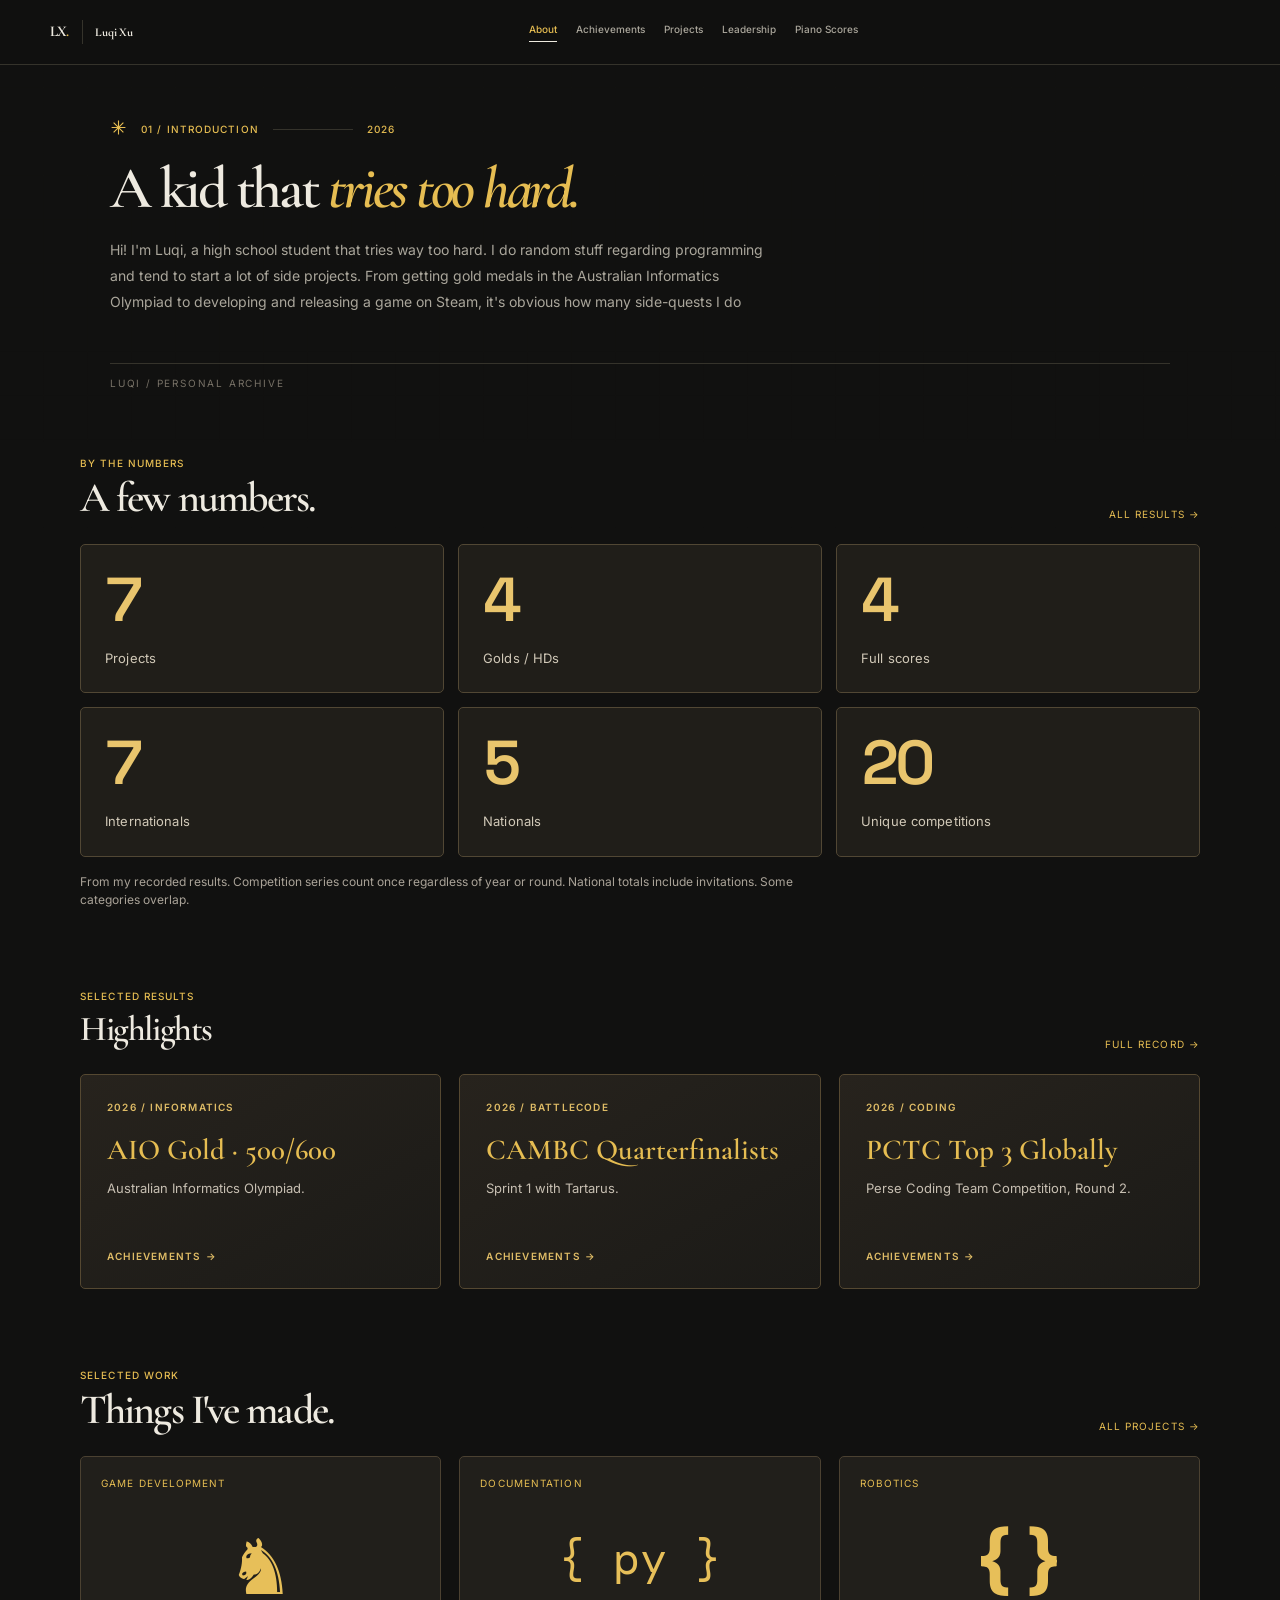
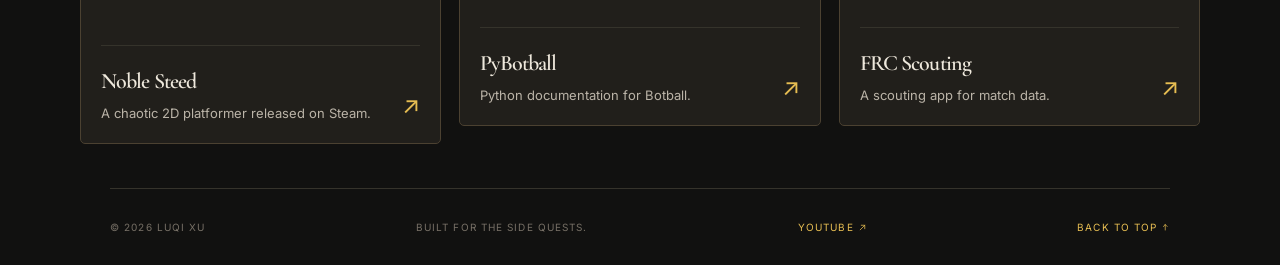
==== commit b99e1ede: "Fix homepage card rendering with reliable scoped critical CSS" ====
--- a/index.html
+++ b/index.html
@@ -6,7 +6,107 @@
     <meta content="#111110" name="theme-color"/>
     <meta content="Luqi Xu — competitive programming, software projects, leadership and piano arrangements." name="description"/>
     <title>About · Luqi Xu</title>
-    <link href="styles/site.css?v=20261024-2" rel="stylesheet"/>
+    <link href="styles/site.css?v=20261024-3" rel="stylesheet"/>
+
+<style>
+/* Homepage-critical styles live here so the layout stays intact even when
+   GitHub Pages or a browser serves an older external stylesheet. */
+body[data-page="index.html"] .home-stats,
+body[data-page="index.html"] .spotlight,
+body[data-page="index.html"] .home-projects {
+  width: min(1120px, calc(100% - 48px));
+  margin: 0 auto;
+  padding: 36px 0 44px;
+}
+body[data-page="index.html"] .home-stats .section-head,
+body[data-page="index.html"] .spotlight-head,
+body[data-page="index.html"] .home-projects .section-head {
+  display: flex; align-items: end; justify-content: space-between;
+  gap: 20px; margin-bottom: 24px;
+}
+body[data-page="index.html"] .home-stats .section-head h2,
+body[data-page="index.html"] .spotlight-head h2,
+body[data-page="index.html"] .home-projects .section-head h2 { margin: 6px 0 0; }
+body[data-page="index.html"] .stat-grid {
+  display: grid !important;
+  grid-template-columns: repeat(3,minmax(0,1fr)) !important;
+  gap: 14px !important;
+  border: 0 !important;
+}
+body[data-page="index.html"] .stat-grid .stat {
+  display: flex !important; flex-direction: column !important;
+  gap: 9px; padding: 24px !important; min-height: 138px;
+  background: #201e19 !important; border: 1px solid #514734 !important;
+  border-radius: 5px;
+}
+body[data-page="index.html"] .stat-grid .stat strong {
+  display: block !important; font-size: clamp(40px,5vw,62px) !important;
+  line-height: 1 !important; font-weight: 600;
+  color: #e9c56d !important; font-variant-numeric: tabular-nums;
+}
+body[data-page="index.html"] .stat-grid .stat span {
+  display: block !important; font-size: 13px !important;
+  color: #d1c9b8 !important; letter-spacing: .01em;
+}
+body[data-page="index.html"] .stat-note { margin: 16px 0 0; color: #aaa398; font-size: 12px; }
+body[data-page="index.html"] .spotlight-grid,
+body[data-page="index.html"] .home-projects .feature-grid {
+  display: grid !important;
+  grid-template-columns: repeat(3,minmax(0,1fr)) !important;
+  gap: 18px !important;
+}
+body[data-page="index.html"] .spotlight-card {
+  display: flex !important; flex-direction: column !important;
+  padding: 26px !important; min-height: 215px;
+  background: linear-gradient(150deg,#27231d,#1b1a17) !important;
+  border: 1px solid #554831 !important; border-radius: 5px;
+  color: #eee8dc !important; text-decoration: none;
+}
+body[data-page="index.html"] .spotlight-card .label,
+body[data-page="index.html"] .spotlight-card .spot-foot {
+  font: 600 10px Inter,sans-serif; letter-spacing: .12em; color: #dfbc66;
+}
+body[data-page="index.html"] .spotlight-card strong {
+  display: block; font-size: clamp(22px,2.3vw,29px);
+  line-height: 1.2; margin: 20px 0 10px;
+}
+body[data-page="index.html"] .spotlight-card p {
+  font-size: 13px; line-height: 1.6; color: #c7bfb2; margin: 0 0 24px;
+}
+body[data-page="index.html"] .spotlight-card .spot-foot { margin-top: auto; }
+body[data-page="index.html"] .home-projects .feature {
+  display: flex !important; flex-direction: column !important;
+  min-height: 270px; padding: 20px !important; background: #211f1b !important;
+  border: 1px solid #4b4131 !important; border-radius: 5px;
+  text-decoration: none; color: #eee8dc;
+}
+body[data-page="index.html"] .home-projects .feature-art {
+  display: flex; align-items: center; justify-content: center;
+  min-height: 115px; flex: 1; color: #e7bf59;
+}
+body[data-page="index.html"] .home-projects .feature-bottom {
+  display: flex; align-items: end; justify-content: space-between; gap: 12px;
+}
+body[data-page="index.html"] .home-projects .feature-bottom h3 { margin: 0 0 5px; font-size: 22px; }
+body[data-page="index.html"] .home-projects .feature-bottom p { margin: 0; font-size: 13px; color: #bbb4a8; }
+body[data-page="index.html"] .spotlight-card:hover,
+body[data-page="index.html"] .home-projects .feature:hover { border-color: #e7bf59 !important; transform: translateY(-3px); }
+@media(max-width:800px) {
+ body[data-page="index.html"] .stat-grid { grid-template-columns: repeat(2,minmax(0,1fr)) !important; }
+ body[data-page="index.html"] .spotlight-grid,
+ body[data-page="index.html"] .home-projects .feature-grid { grid-template-columns: 1fr !important; }
+}
+@media(max-width:480px) {
+ body[data-page="index.html"] .stat-grid { gap: 9px !important; }
+ body[data-page="index.html"] .stat-grid .stat { padding: 16px !important; min-height: 110px; }
+ body[data-page="index.html"] .home-stats .section-head,
+ body[data-page="index.html"] .spotlight-head { align-items: start; flex-direction: column; }
+}
+@media(prefers-reduced-motion:reduce) {
+ body[data-page="index.html"] .spotlight-card:hover,
+ body[data-page="index.html"] .home-projects .feature:hover { transform: none; }
+}
+</style>
   </head>
   <body data-page="index.html" id="top">
     <a class="skip-link" href="#main-content">Skip to content</a>
@@ -56,7 +156,7 @@
           <a class="spotlight-card polish-reveal" href="glaze.html"><span class="label">2026 / CODING</span><strong>PCTC Top 3 Globally</strong><p>Perse Coding Team Competition, Round 2.</p><span class="spot-foot">ACHIEVEMENTS →</span></a>
         </div>
       </section>
-      <section class="container section" aria-labelledby="projects-title">
+      <section class="container section home-projects" aria-labelledby="projects-title">
         <div class="section-head">
           <div><span class="eyebrow">SELECTED WORK</span><h2 id="projects-title">Things I've made.</h2></div>
           <a class="text-link" href="projects.html">ALL PROJECTS →</a>
@@ -86,7 +186,7 @@
       <a href="https://www.youtube.com/@ILikCoding" rel="noopener noreferrer" target="_blank">YOUTUBE <svg aria-hidden="true" width="0.9em" height="0.9em" viewBox="0 0 16 16" fill="none" xmlns="http://www.w3.org/2000/svg" style="display:inline-block;vertical-align:-0.08em"><path d="M4 12L12 4M6 4H12V10" stroke="currentColor" stroke-width="1.35" stroke-linecap="square" stroke-linejoin="miter"/></svg></a>
       <a href="#top">BACK TO TOP <svg aria-hidden="true" width="0.85em" height="0.85em" viewBox="0 0 16 16" fill="none" xmlns="http://www.w3.org/2000/svg" style="display:inline-block;vertical-align:-0.06em"><path d="M8 13V3M4.5 6.5L8 3L11.5 6.5" stroke="currentColor" stroke-width="1.35" stroke-linecap="square" stroke-linejoin="miter"/></svg></a>
     </footer>
-    <script src="assets/data.js?v=20261024-2"></script>
-    <script src="assets/site.js?v=20261024-2"></script>
+    <script src="assets/data.js?v=20261024-3"></script>
+    <script src="assets/site.js?v=20261024-3"></script>
   </body>
 </html>
--- a/styles/site.css
+++ b/styles/site.css
@@ -2234,3 +2234,61 @@
   .stat:nth-child(n + 3) { border-top: 1px solid var(--line); }
   .home-simple { grid-template-columns: 1fr; }
 }
+
+/* Ensure the restored homepage cards and count grid are styled even if
+   older theme rules are loaded before the homepage overrides. */
+body[data-page="index.html"] .stat-grid {
+  display: grid;
+  grid-template-columns: repeat(3, minmax(0, 1fr));
+  gap: 0;
+}
+body[data-page="index.html"] .stat {
+  display: flex;
+  flex-direction: column;
+  gap: 7px;
+  padding: 22px 18px 23px 0;
+  min-width: 0;
+}
+body[data-page="index.html"] .stat strong {
+  display: block;
+  font-size: clamp(40px, 5vw, 64px);
+  font-weight: 600;
+  color: #e7bf59;
+}
+body[data-page="index.html"] .stat span {
+  display: block;
+  font-size: 13px;
+  color: #bcb5a6;
+}
+body[data-page="index.html"] .spotlight-grid {
+  display: grid;
+  grid-template-columns: repeat(3, minmax(0, 1fr));
+  gap: 18px;
+}
+body[data-page="index.html"] .spotlight-card {
+  display: flex;
+  flex-direction: column;
+  min-height: 185px;
+  padding: 24px;
+  border: 1px solid rgba(231,192,87,.25);
+  background: #1d1b18;
+}
+body[data-page="index.html"] .spotlight-card strong {
+  font-size: clamp(21px, 2.2vw, 29px);
+  line-height: 1.2;
+}
+body[data-page="index.html"] .spotlight-card .spot-foot { margin-top: auto; }
+body[data-page="index.html"] .feature-grid {
+  display: grid;
+  grid-template-columns: 1.5fr 1fr 1fr;
+  gap: 18px;
+}
+body[data-page="index.html"] .feature-art span {
+  font-size: clamp(48px, 6vw, 92px);
+  line-height: 1;
+}
+@media (max-width: 850px) {
+  body[data-page="index.html"] .stat-grid { grid-template-columns: repeat(2, minmax(0,1fr)); }
+  body[data-page="index.html"] .spotlight-grid { grid-template-columns: 1fr; }
+  body[data-page="index.html"] .feature-grid { grid-template-columns: 1fr; }
+}
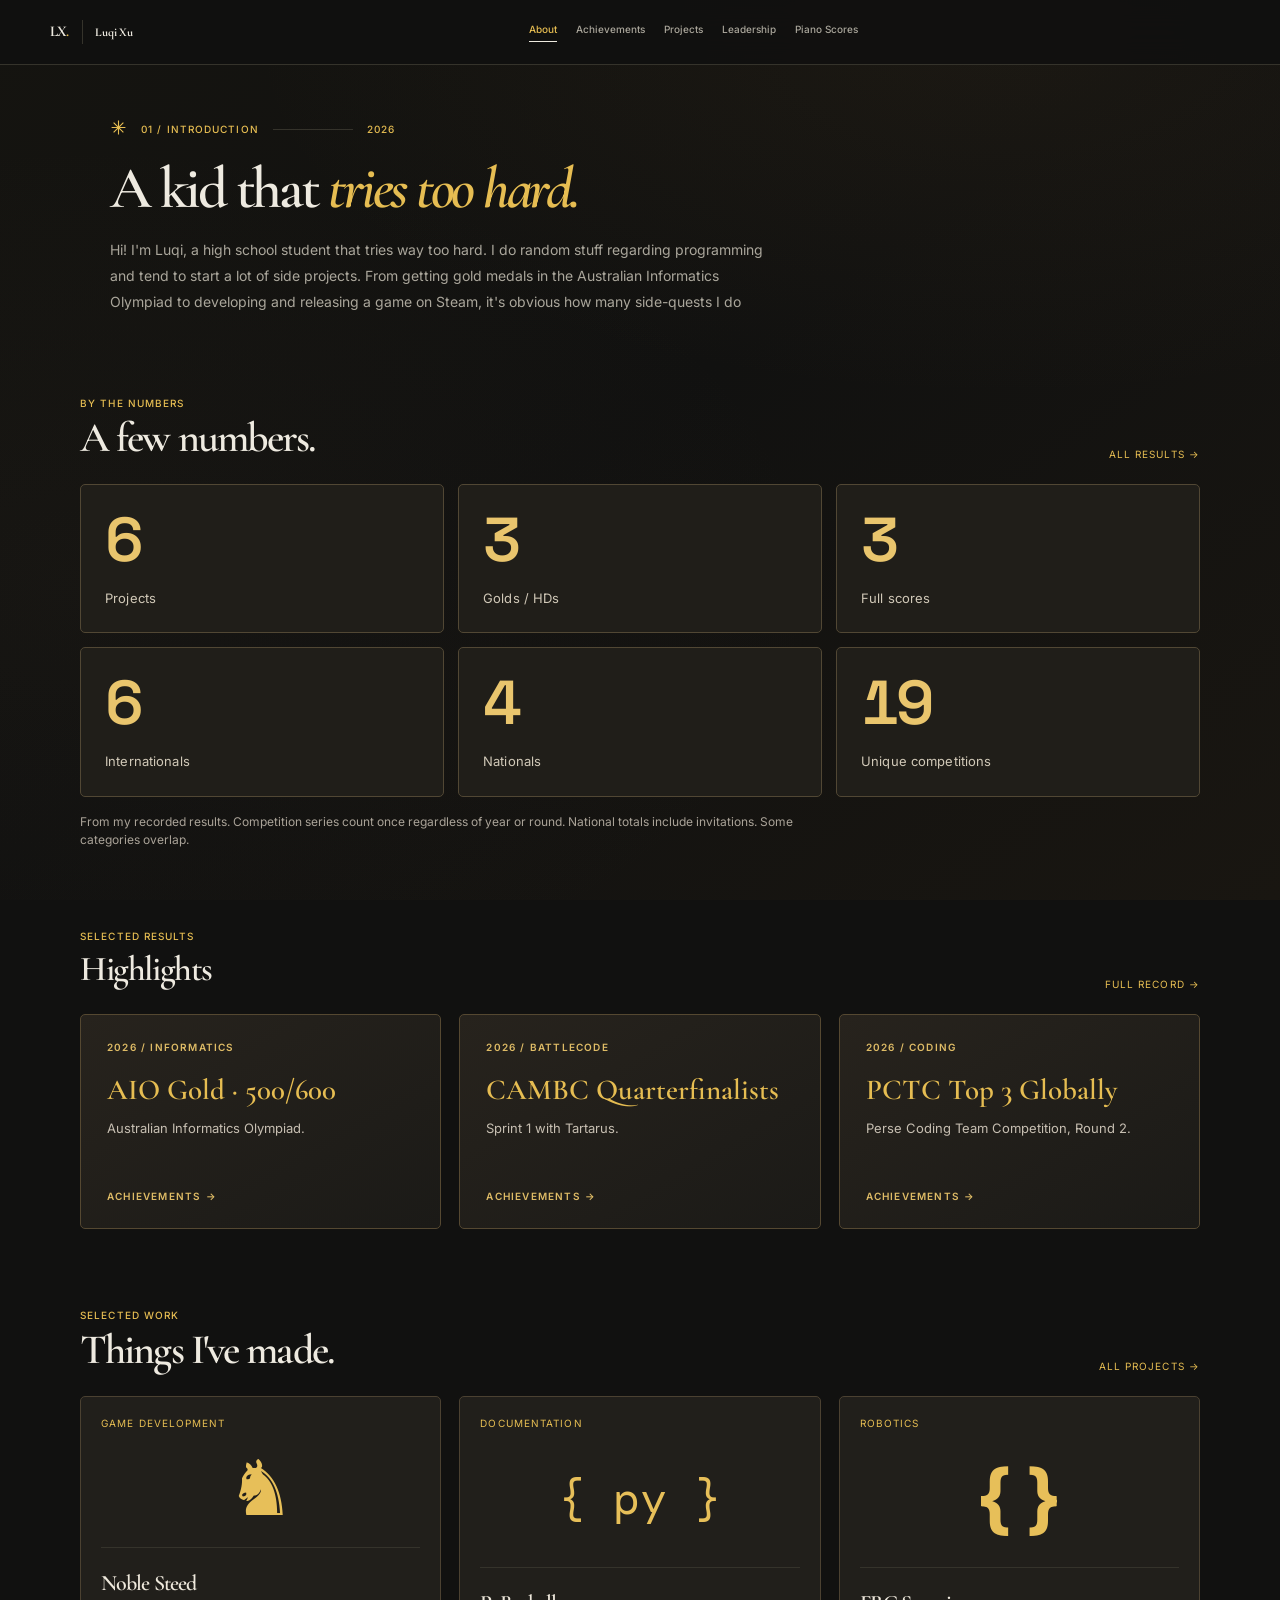
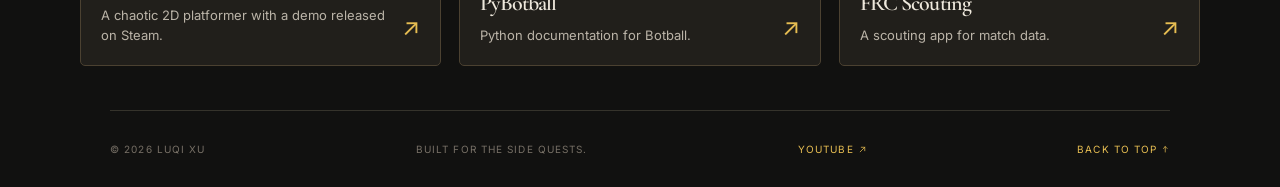
==== commit 9db46c81: "Equalize featured project cards and clarify Noble Steed demo release" ====
--- a/index.html
+++ b/index.html
@@ -6,7 +6,7 @@
     <meta content="#111110" name="theme-color"/>
     <meta content="Luqi Xu — competitive programming, software projects, leadership and piano arrangements." name="description"/>
     <title>About · Luqi Xu</title>
-    <link href="styles/site.css?v=20261024-3" rel="stylesheet"/>
+    <link href="styles/site.css?v=20261024-4" rel="stylesheet"/>
 
 <style>
 /* Homepage-critical styles live here so the layout stays intact even when
@@ -162,10 +162,10 @@
           <a class="text-link" href="projects.html">ALL PROJECTS →</a>
         </div>
         <div class="feature-grid">
-          <a class="feature large" href="https://store.steampowered.com/app/4179170/" rel="noopener noreferrer" target="_blank">
+          <a class="feature" href="https://store.steampowered.com/app/4179170/" rel="noopener noreferrer" target="_blank">
             <span class="tiny">GAME DEVELOPMENT</span>
             <div class="feature-art horse"><span aria-hidden="true">♞</span></div>
-            <div class="feature-bottom"><div><h3>Noble Steed</h3><p>A chaotic 2D platformer released on Steam.</p></div><span class="arrow">↗</span></div>
+            <div class="feature-bottom"><div><h3>Noble Steed</h3><p>A chaotic 2D platformer with a demo released on Steam.</p></div><span class="arrow">↗</span></div>
           </a>
           <a class="feature" href="https://pybotball.org" rel="noopener noreferrer" target="_blank">
             <span class="tiny">DOCUMENTATION</span>
--- a/styles/site.css
+++ b/styles/site.css
@@ -1035,17 +1035,6 @@
 }
 .menu {
   color: var(--text);
-}
-/* Small personal details, not a generic event-landing-page aesthetic. */
-.page-hero:after {
-  content: 'LUQI / PERSONAL ARCHIVE';
-  display: block;
-  margin-top: 48px;
-  border-top: 1px solid var(--line);
-  padding-top: 13px;
-  color: #9a9a94;
-  font: 10px Inter,sans-serif;
-  letter-spacing: .18em;
 }
 .hero-panel:after {
   content: '✳';
@@ -2292,3 +2281,27 @@
   body[data-page="index.html"] .spotlight-grid { grid-template-columns: 1fr; }
   body[data-page="index.html"] .feature-grid { grid-template-columns: 1fr; }
 }
+
+/* Display the actual first PDF page for arrangements without PNG thumbnails.
+   Keep the whole preview clickable and show a title fallback in PDF-less browsers. */
+.score-pdf-preview { position: relative; isolation: isolate; }
+.score-pdf-preview .score-preview-fallback {
+  position: absolute; inset: 0; display: grid; place-items: center;
+  padding: 20px; text-align: center; color: #28231c;
+  font: 600 clamp(20px,2vw,32px) Georgia,serif;
+  background: #eeeae1;
+}
+.score-pdf-preview iframe {
+  position: absolute; inset: 0; width: 100%; height: 100%;
+  border: 0; pointer-events: none; background: transparent;
+}
+
+/* Gentle warm gradient, preserving the existing charcoal palette. */
+html { background: #111110; }
+body {
+  background:
+    radial-gradient(ellipse 75% 50% at 78% 5%, rgba(123, 91, 44, .095), transparent 78%),
+    radial-gradient(ellipse 70% 60% at 7% 65%, rgba(93, 74, 53, .065), transparent 82%),
+    linear-gradient(145deg, #151410 0%, #111110 48%, #191611 100%);
+  background-attachment: fixed;
+}
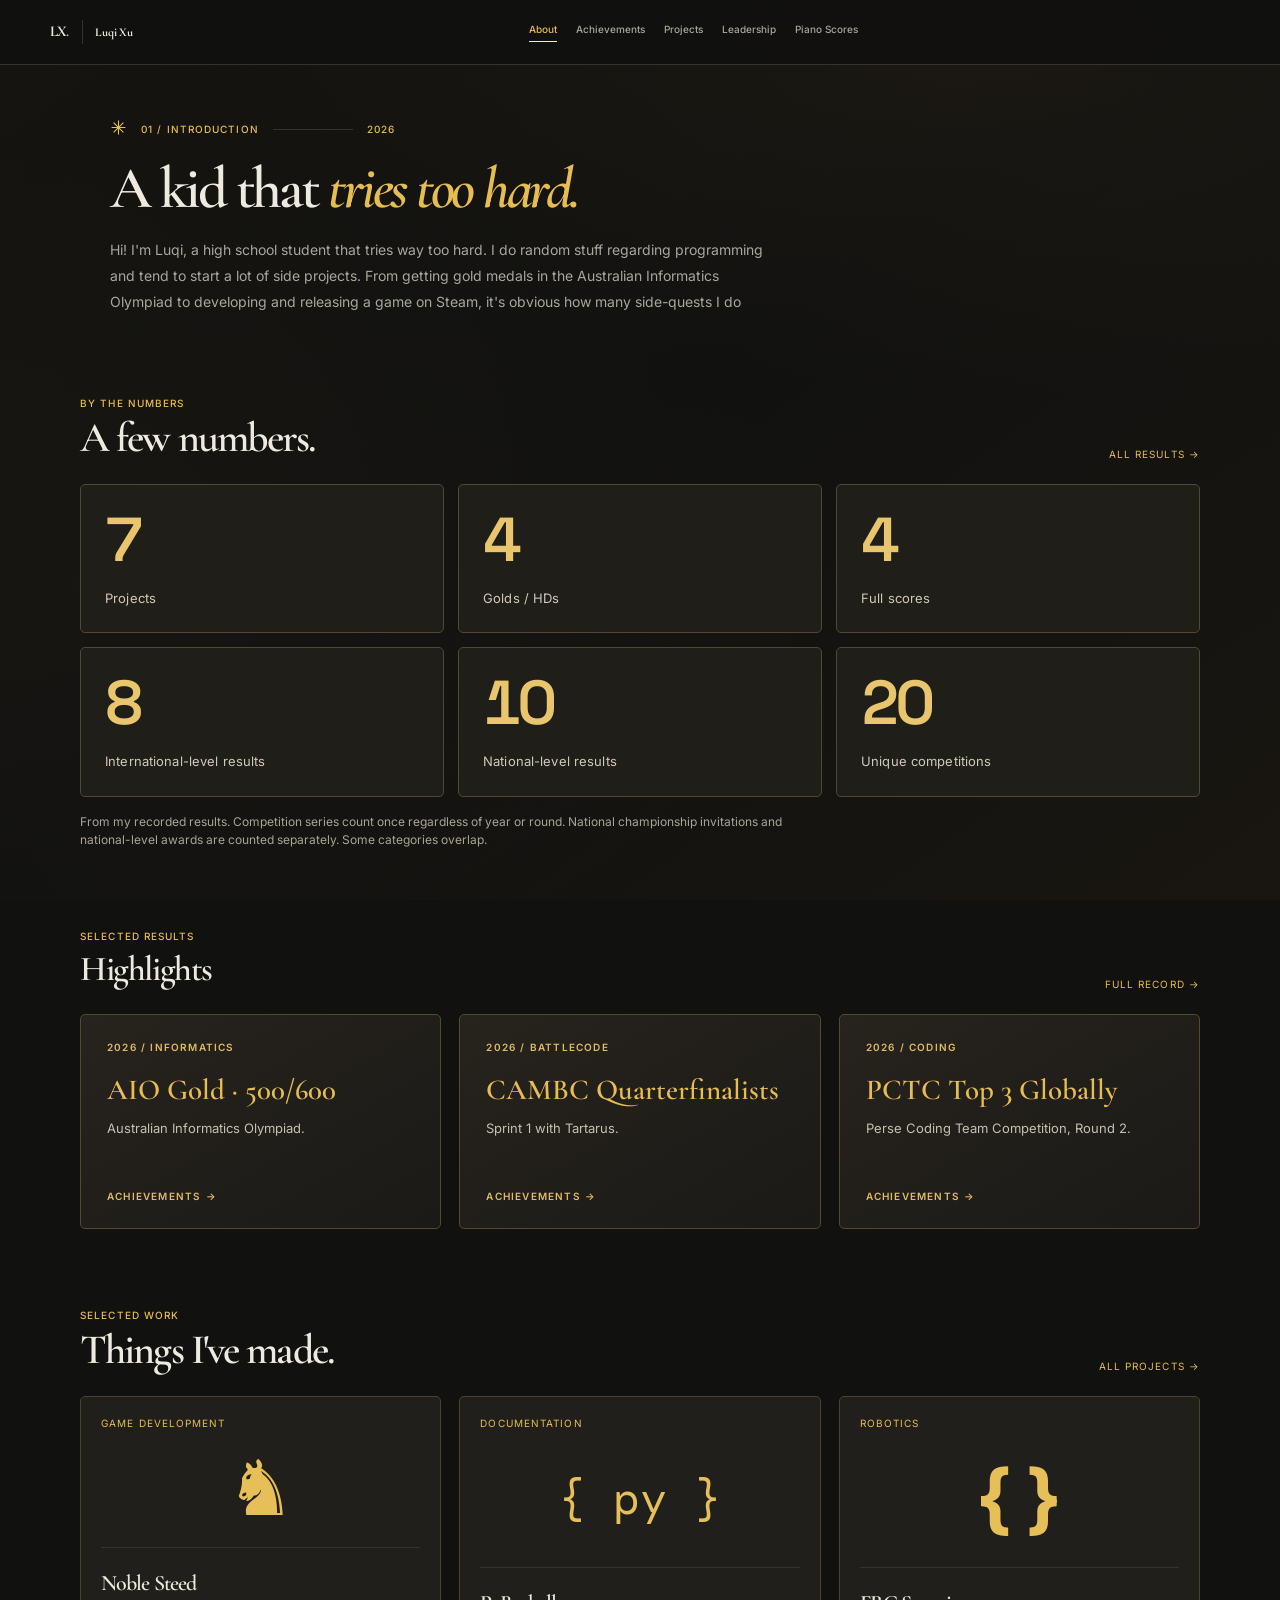
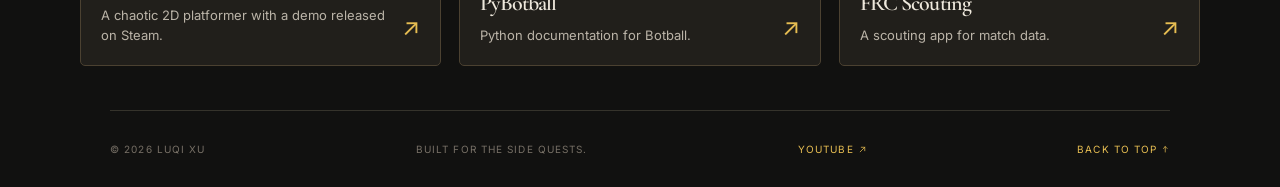
==== commit 9a641e77: "Label national and international level results clearly in homepage tally" ====
--- a/index.html
+++ b/index.html
@@ -139,11 +139,11 @@
           <div class="stat"><strong data-stat="projects">7</strong><span>Projects</span></div>
           <div class="stat"><strong data-stat="goldHD">4</strong><span>Golds / HDs</span></div>
           <div class="stat"><strong data-stat="fullScores">4</strong><span>Full scores</span></div>
-          <div class="stat"><strong data-stat="internationals">7</strong><span>Internationals</span></div>
-          <div class="stat"><strong data-stat="nationals">5</strong><span>Nationals</span></div>
+          <div class="stat"><strong data-stat="internationals">8</strong><span>International-level results</span></div>
+          <div class="stat"><strong data-stat="nationals">10</strong><span>National-level results</span></div>
           <div class="stat"><strong data-stat="competitions">20</strong><span>Unique competitions</span></div>
         </div>
-        <p class="stat-note">From my recorded results. Competition series count once regardless of year or round. National totals include invitations. Some categories overlap.</p>
+        <p class="stat-note">From my recorded results. Competition series count once regardless of year or round. National championship invitations and national-level awards are counted separately. Some categories overlap.</p>
       </section>
       <section class="container spotlight section" aria-labelledby="highlights-title">
         <div class="spotlight-head">
@@ -186,7 +186,7 @@
       <a href="https://www.youtube.com/@ILikCoding" rel="noopener noreferrer" target="_blank">YOUTUBE <svg aria-hidden="true" width="0.9em" height="0.9em" viewBox="0 0 16 16" fill="none" xmlns="http://www.w3.org/2000/svg" style="display:inline-block;vertical-align:-0.08em"><path d="M4 12L12 4M6 4H12V10" stroke="currentColor" stroke-width="1.35" stroke-linecap="square" stroke-linejoin="miter"/></svg></a>
       <a href="#top">BACK TO TOP <svg aria-hidden="true" width="0.85em" height="0.85em" viewBox="0 0 16 16" fill="none" xmlns="http://www.w3.org/2000/svg" style="display:inline-block;vertical-align:-0.06em"><path d="M8 13V3M4.5 6.5L8 3L11.5 6.5" stroke="currentColor" stroke-width="1.35" stroke-linecap="square" stroke-linejoin="miter"/></svg></a>
     </footer>
-    <script src="assets/data.js?v=20261024-3"></script>
+    <script src="assets/data.js?v=20261024-5"></script>
     <script src="assets/site.js?v=20261024-3"></script>
   </body>
 </html>
--- a/styles/site.css
+++ b/styles/site.css
@@ -2305,3 +2305,27 @@
     linear-gradient(145deg, #151410 0%, #111110 48%, #191611 100%);
   background-attachment: fixed;
 }
+
+/* Equal-width and equal-height homepage project cards. */
+body[data-page="index.html"] .home-projects .feature-grid {
+  grid-template-columns: repeat(3, minmax(0, 1fr));
+  align-items: stretch;
+}
+body[data-page="index.html"] .home-projects .feature,
+body[data-page="index.html"] .home-projects .feature.large {
+  grid-column: auto;
+  grid-row: auto;
+  width: 100%;
+  height: 100%;
+  min-width: 0;
+  min-height: 288px;
+}
+body[data-page="index.html"] .home-projects .feature-art {
+  flex: 1 1 auto;
+  min-height: 130px;
+}
+@media(max-width:850px) {
+  body[data-page="index.html"] .home-projects .feature-grid {
+    grid-template-columns: 1fr;
+  }
+}
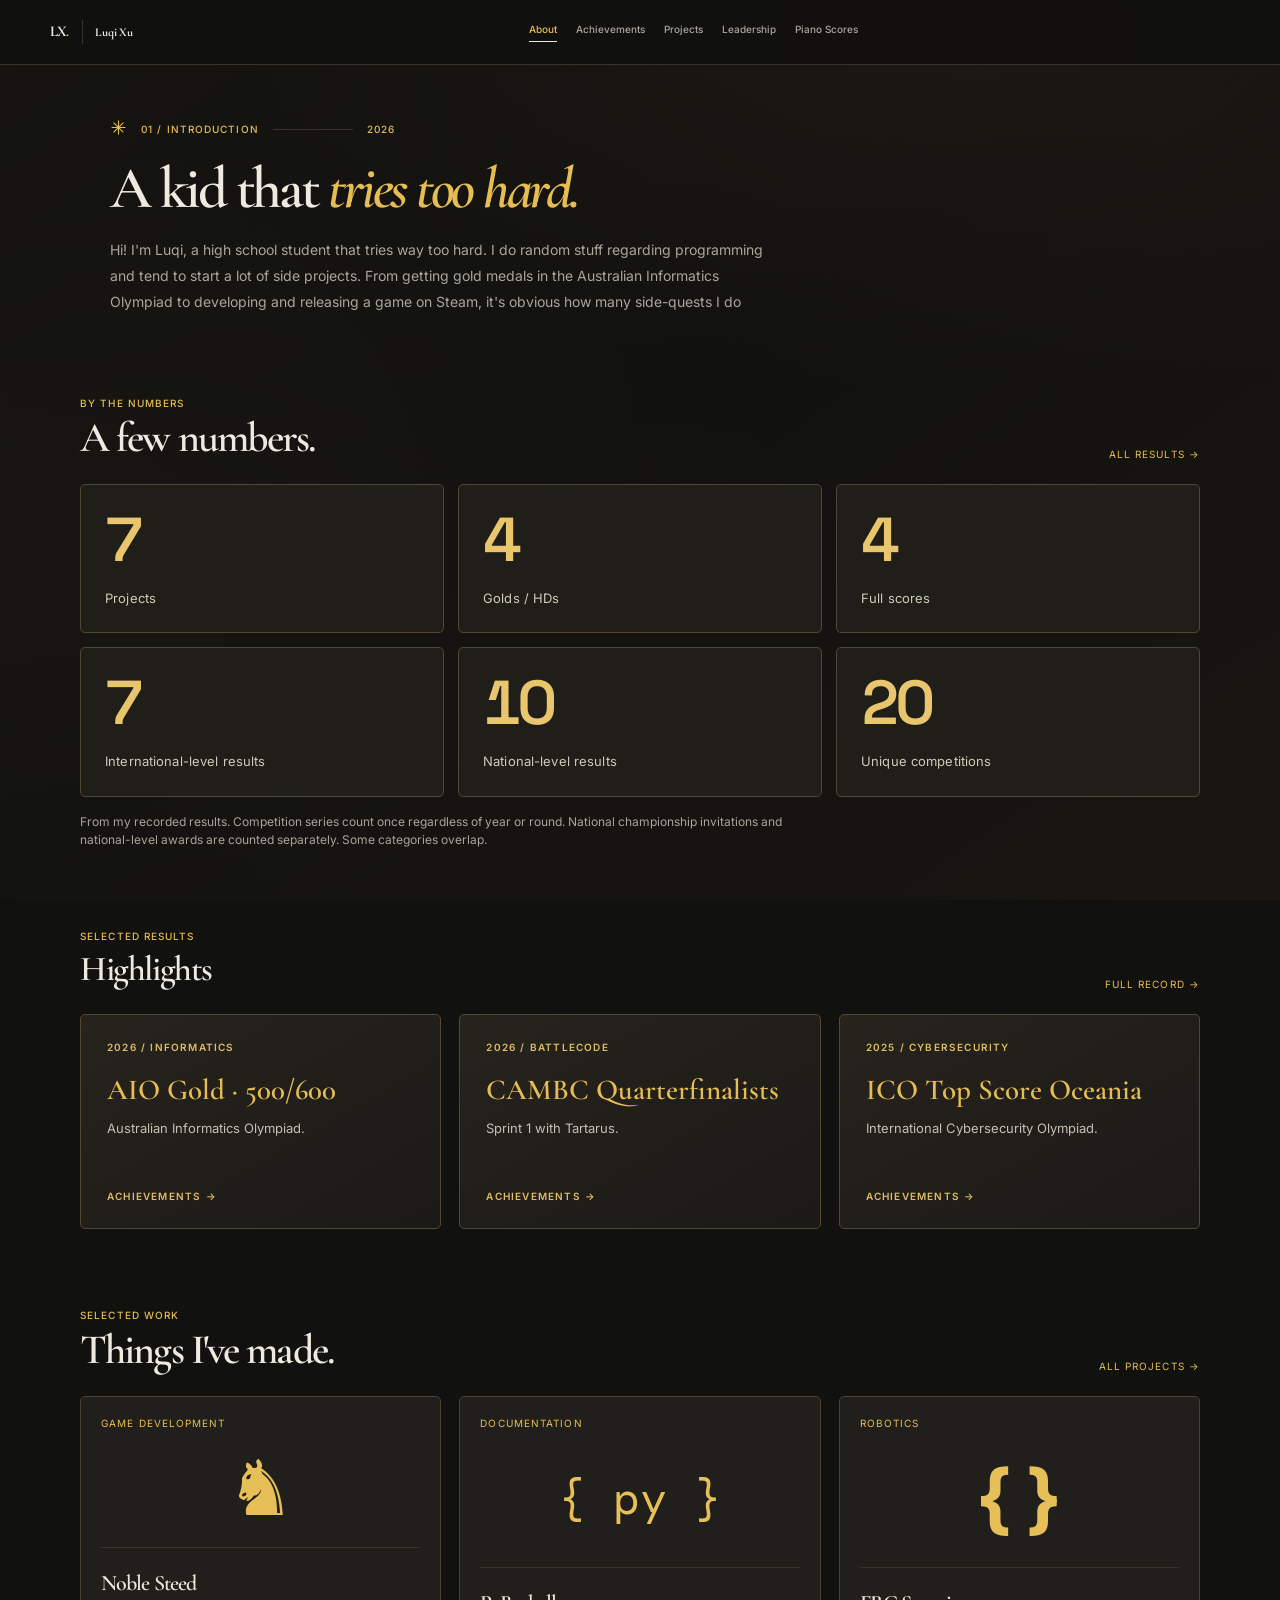
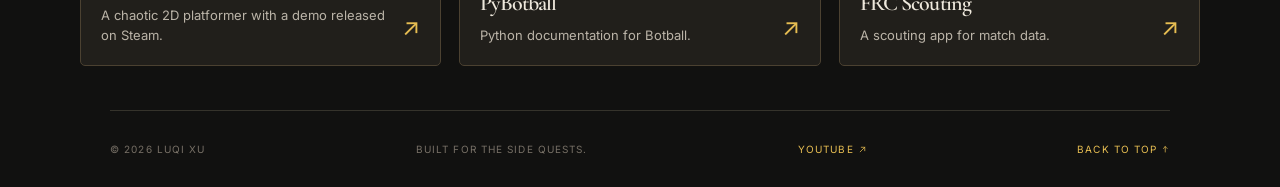
==== commit 9a74aae0: "Replace PCTC highlight with ICO and update international count" ====
--- a/index.html
+++ b/index.html
@@ -139,7 +139,7 @@
           <div class="stat"><strong data-stat="projects">7</strong><span>Projects</span></div>
           <div class="stat"><strong data-stat="goldHD">4</strong><span>Golds / HDs</span></div>
           <div class="stat"><strong data-stat="fullScores">4</strong><span>Full scores</span></div>
-          <div class="stat"><strong data-stat="internationals">8</strong><span>International-level results</span></div>
+          <div class="stat"><strong data-stat="internationals">7</strong><span>International-level results</span></div>
           <div class="stat"><strong data-stat="nationals">10</strong><span>National-level results</span></div>
           <div class="stat"><strong data-stat="competitions">20</strong><span>Unique competitions</span></div>
         </div>
@@ -153,7 +153,7 @@
         <div class="spotlight-grid">
           <a class="spotlight-card polish-reveal" href="glaze.html"><span class="label">2026 / INFORMATICS</span><strong>AIO Gold · 500/600</strong><p>Australian Informatics Olympiad.</p><span class="spot-foot">ACHIEVEMENTS →</span></a>
           <a class="spotlight-card polish-reveal" href="glaze.html"><span class="label">2026 / BATTLECODE</span><strong>CAMBC Quarterfinalists</strong><p>Sprint 1 with Tartarus.</p><span class="spot-foot">ACHIEVEMENTS →</span></a>
-          <a class="spotlight-card polish-reveal" href="glaze.html"><span class="label">2026 / CODING</span><strong>PCTC Top 3 Globally</strong><p>Perse Coding Team Competition, Round 2.</p><span class="spot-foot">ACHIEVEMENTS →</span></a>
+          <a class="spotlight-card polish-reveal" href="glaze.html"><span class="label">2025 / CYBERSECURITY</span><strong>ICO Top Score Oceania</strong><p>International Cybersecurity Olympiad.</p><span class="spot-foot">ACHIEVEMENTS →</span></a>
         </div>
       </section>
       <section class="container section home-projects" aria-labelledby="projects-title">
@@ -186,7 +186,7 @@
       <a href="https://www.youtube.com/@ILikCoding" rel="noopener noreferrer" target="_blank">YOUTUBE <svg aria-hidden="true" width="0.9em" height="0.9em" viewBox="0 0 16 16" fill="none" xmlns="http://www.w3.org/2000/svg" style="display:inline-block;vertical-align:-0.08em"><path d="M4 12L12 4M6 4H12V10" stroke="currentColor" stroke-width="1.35" stroke-linecap="square" stroke-linejoin="miter"/></svg></a>
       <a href="#top">BACK TO TOP <svg aria-hidden="true" width="0.85em" height="0.85em" viewBox="0 0 16 16" fill="none" xmlns="http://www.w3.org/2000/svg" style="display:inline-block;vertical-align:-0.06em"><path d="M8 13V3M4.5 6.5L8 3L11.5 6.5" stroke="currentColor" stroke-width="1.35" stroke-linecap="square" stroke-linejoin="miter"/></svg></a>
     </footer>
-    <script src="assets/data.js?v=20261024-5"></script>
+    <script src="assets/data.js?v=20261024-6"></script>
     <script src="assets/site.js?v=20261024-3"></script>
   </body>
 </html>
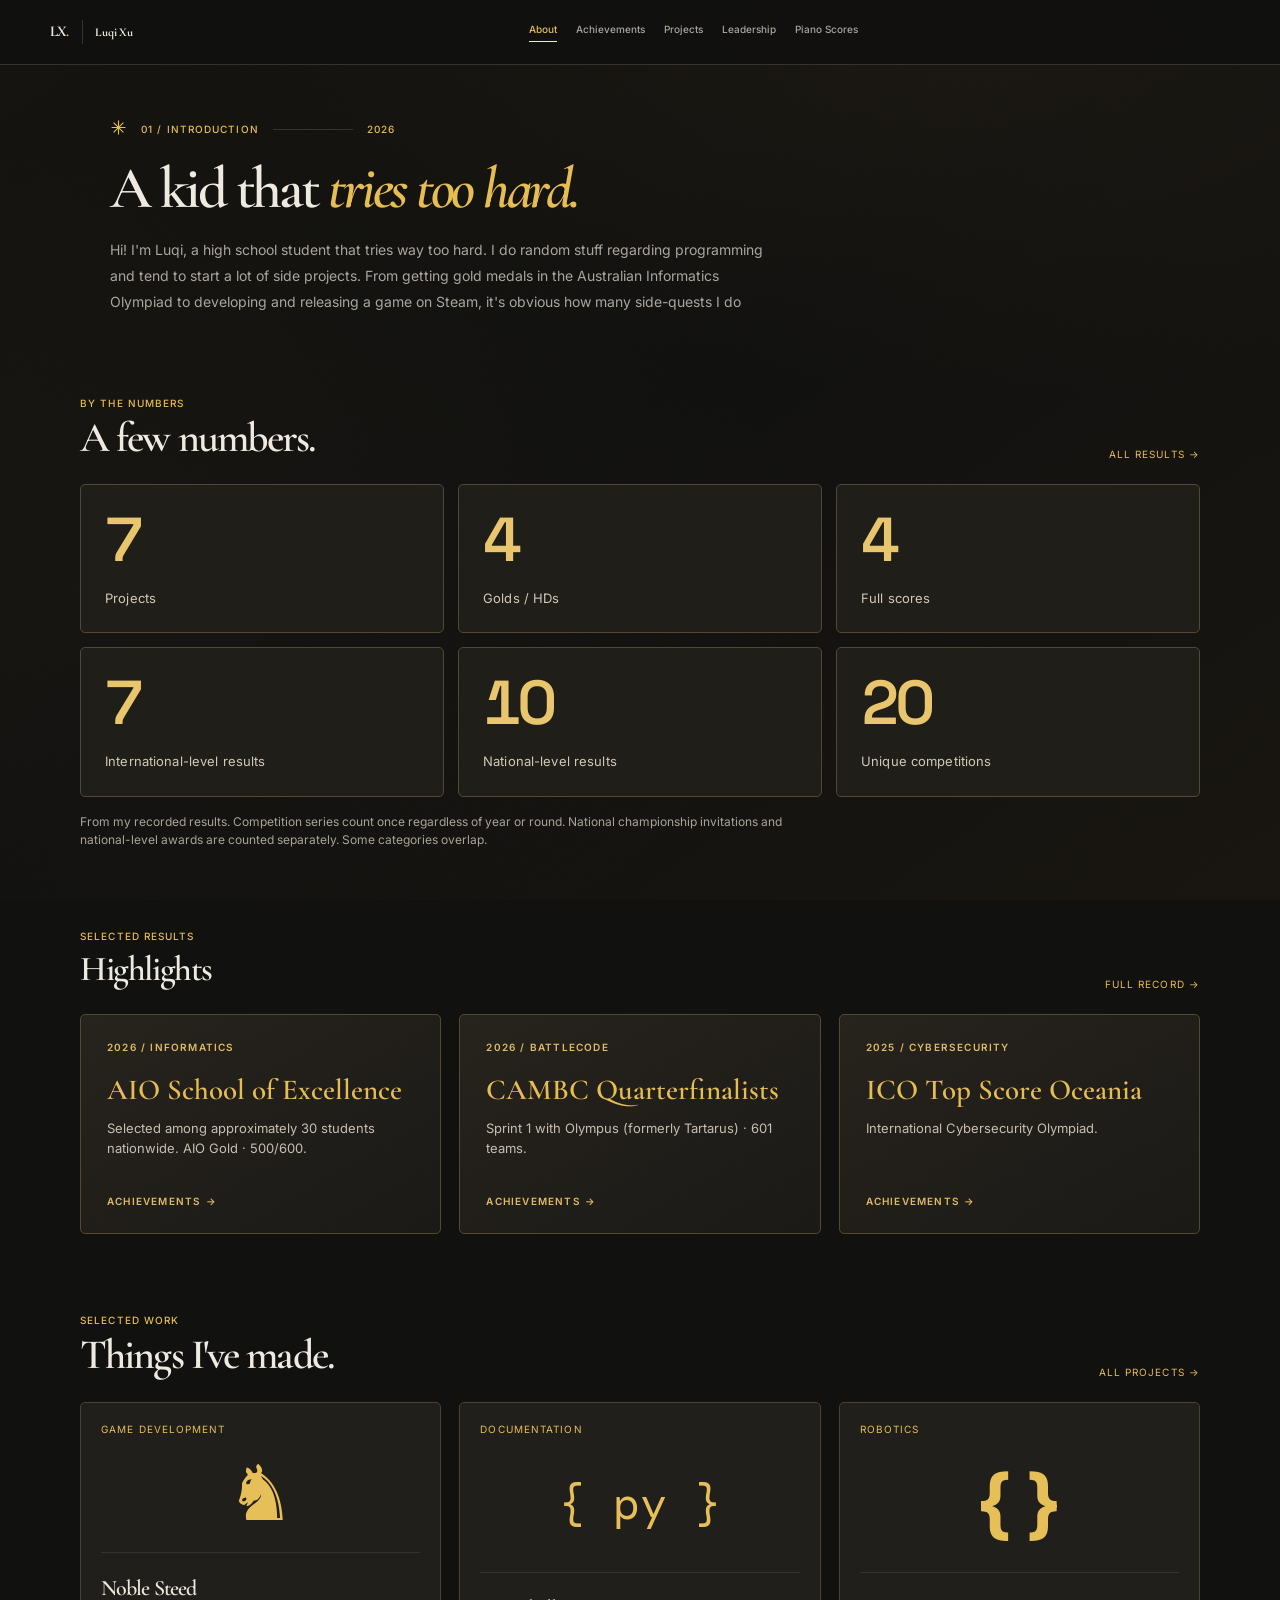
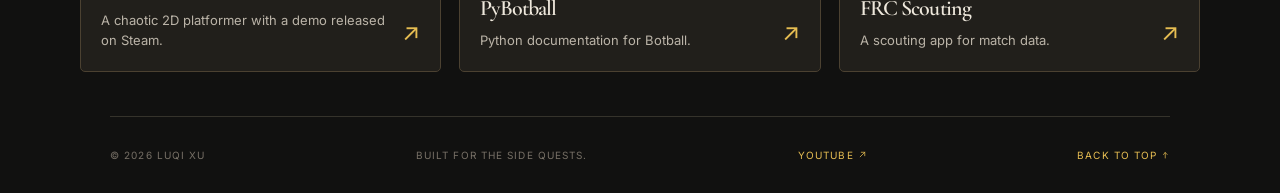
==== commit 02096fec: "Update" ====
--- a/index.html
+++ b/index.html
@@ -151,9 +151,28 @@
           <a class="text-link" href="glaze.html">FULL RECORD →</a>
         </div>
         <div class="spotlight-grid">
-          <a class="spotlight-card polish-reveal" href="glaze.html"><span class="label">2026 / INFORMATICS</span><strong>AIO Gold · 500/600</strong><p>Australian Informatics Olympiad.</p><span class="spot-foot">ACHIEVEMENTS →</span></a>
-          <a class="spotlight-card polish-reveal" href="glaze.html"><span class="label">2026 / BATTLECODE</span><strong>CAMBC Quarterfinalists</strong><p>Sprint 1 with Tartarus.</p><span class="spot-foot">ACHIEVEMENTS →</span></a>
-          <a class="spotlight-card polish-reveal" href="glaze.html"><span class="label">2025 / CYBERSECURITY</span><strong>ICO Top Score Oceania</strong><p>International Cybersecurity Olympiad.</p><span class="spot-foot">ACHIEVEMENTS →</span></a>
+                  
+          <a class="spotlight-card polish-reveal" href="glaze.html">
+            <span class="label">2026 / INFORMATICS</span>
+            <strong>AIO School of Excellence</strong>
+            <p>Selected among approximately 30 students nationwide. AIO Gold · 500/600.</p>
+            <span class="spot-foot">ACHIEVEMENTS →</span>
+          </a>
+
+          <a class="spotlight-card polish-reveal" href="glaze.html">
+            <span class="label">2026 / BATTLECODE</span>
+            <strong>CAMBC Quarterfinalists</strong>
+            <p>Sprint 1 with Olympus (formerly Tartarus) · 601 teams.</p>
+            <span class="spot-foot">ACHIEVEMENTS →</span>
+          </a>
+
+          <a class="spotlight-card polish-reveal" href="glaze.html">
+            <span class="label">2025 / CYBERSECURITY</span>
+            <strong>ICO Top Score Oceania</strong>
+            <p>International Cybersecurity Olympiad.</p>
+            <span class="spot-foot">ACHIEVEMENTS →</span>
+          </a>
+
         </div>
       </section>
       <section class="container section home-projects" aria-labelledby="projects-title">
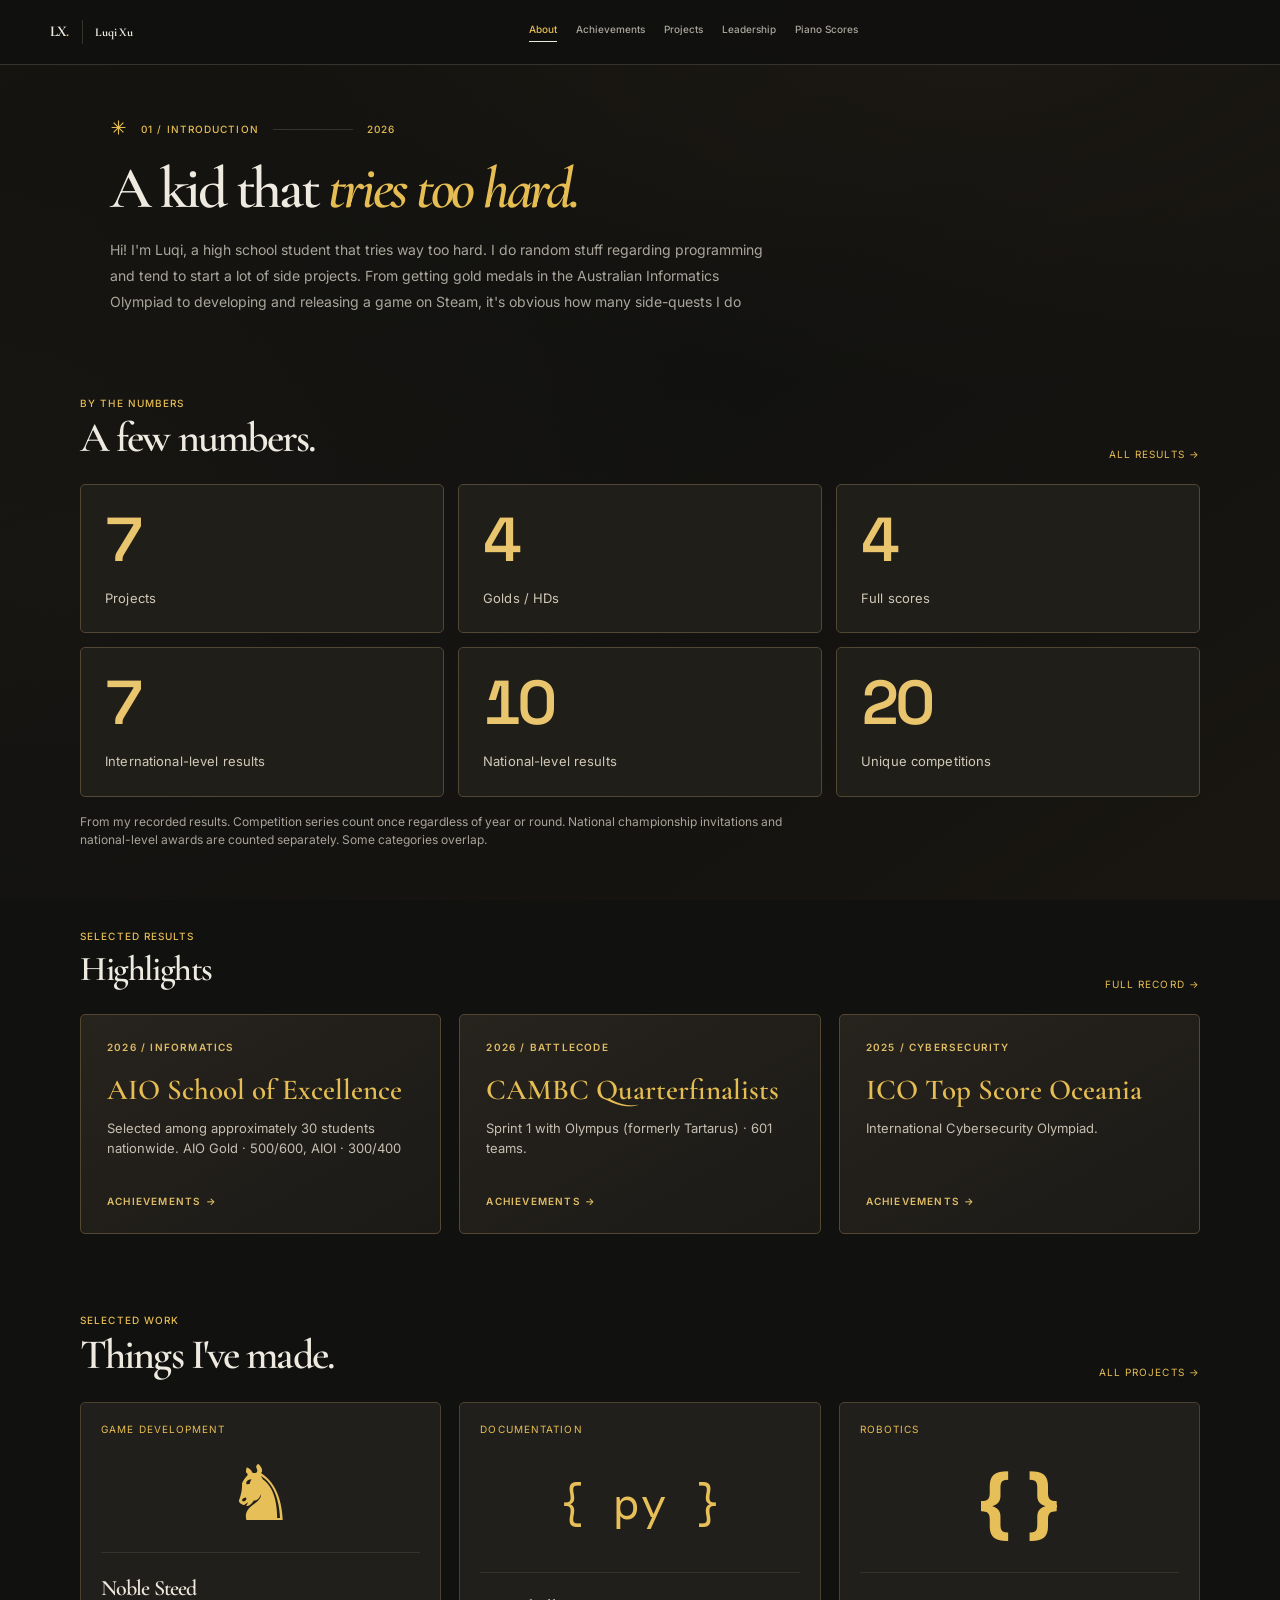
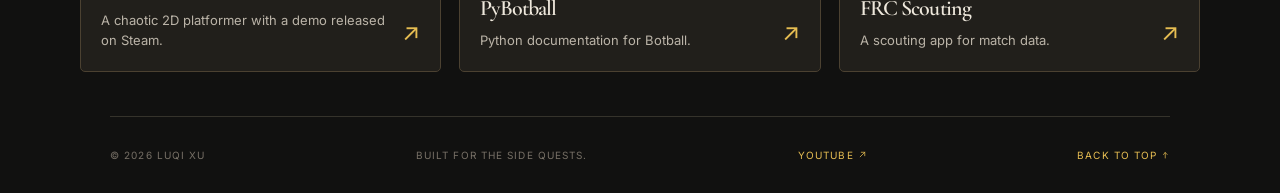
==== commit f135c219: "number fix" ====
--- a/index.html
+++ b/index.html
@@ -155,7 +155,7 @@
           <a class="spotlight-card polish-reveal" href="glaze.html">
             <span class="label">2026 / INFORMATICS</span>
             <strong>AIO School of Excellence</strong>
-            <p>Selected among approximately 30 students nationwide. AIO Gold · 500/600.</p>
+            <p>Selected among approximately 30 students nationwide. AIO Gold · 500/600, AIOI · 300/400</p>
             <span class="spot-foot">ACHIEVEMENTS →</span>
           </a>
 
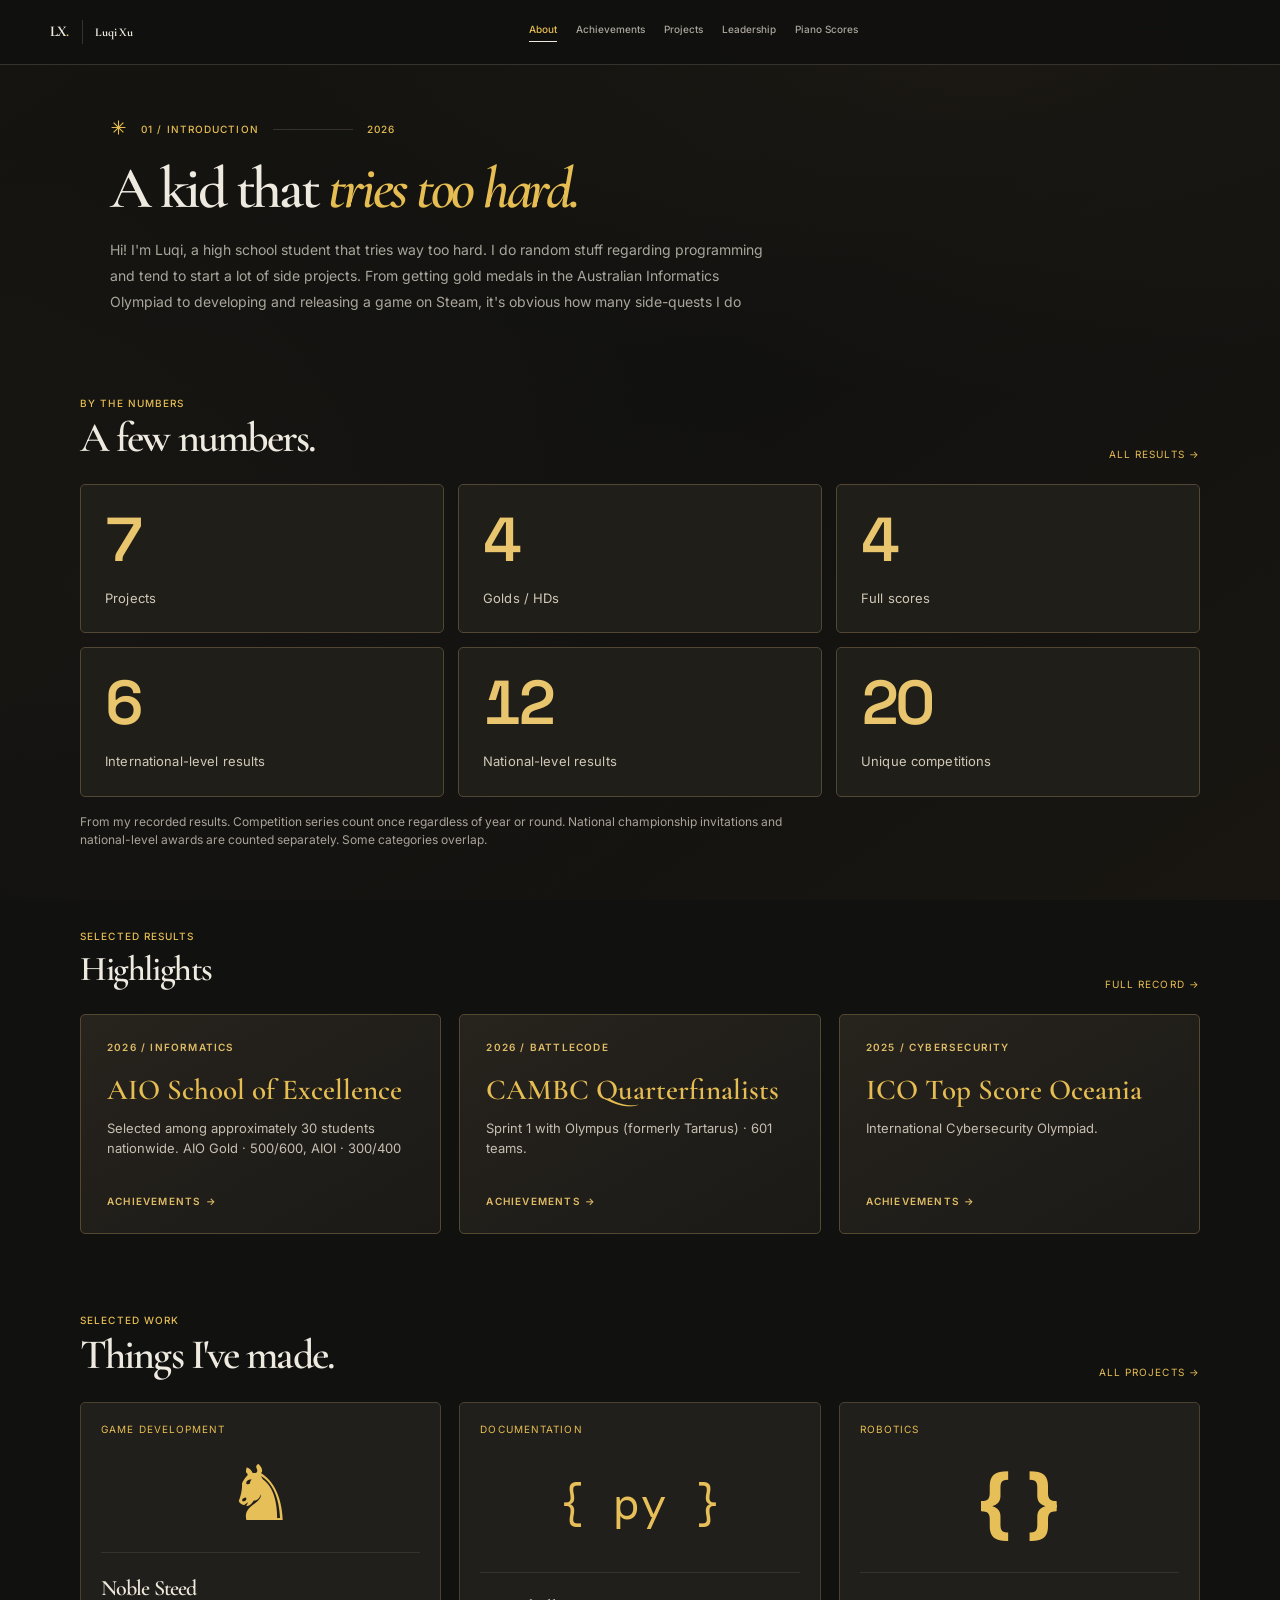
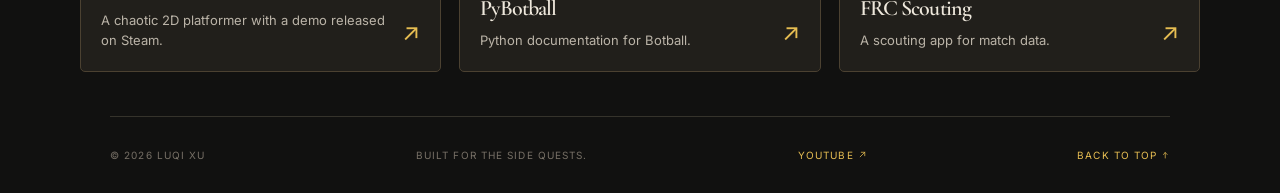
==== commit 9bcf1b6e: "Show latest three achievements and count AIOI and SoE as national results" ====
--- a/index.html
+++ b/index.html
@@ -139,8 +139,8 @@
           <div class="stat"><strong data-stat="projects">7</strong><span>Projects</span></div>
           <div class="stat"><strong data-stat="goldHD">4</strong><span>Golds / HDs</span></div>
           <div class="stat"><strong data-stat="fullScores">4</strong><span>Full scores</span></div>
-          <div class="stat"><strong data-stat="internationals">7</strong><span>International-level results</span></div>
-          <div class="stat"><strong data-stat="nationals">10</strong><span>National-level results</span></div>
+          <div class="stat"><strong data-stat="internationals">6</strong><span>International-level results</span></div>
+          <div class="stat"><strong data-stat="nationals">12</strong><span>National-level results</span></div>
           <div class="stat"><strong data-stat="competitions">20</strong><span>Unique competitions</span></div>
         </div>
         <p class="stat-note">From my recorded results. Competition series count once regardless of year or round. National championship invitations and national-level awards are counted separately. Some categories overlap.</p>
@@ -205,7 +205,7 @@
       <a href="https://www.youtube.com/@ILikCoding" rel="noopener noreferrer" target="_blank">YOUTUBE <svg aria-hidden="true" width="0.9em" height="0.9em" viewBox="0 0 16 16" fill="none" xmlns="http://www.w3.org/2000/svg" style="display:inline-block;vertical-align:-0.08em"><path d="M4 12L12 4M6 4H12V10" stroke="currentColor" stroke-width="1.35" stroke-linecap="square" stroke-linejoin="miter"/></svg></a>
       <a href="#top">BACK TO TOP <svg aria-hidden="true" width="0.85em" height="0.85em" viewBox="0 0 16 16" fill="none" xmlns="http://www.w3.org/2000/svg" style="display:inline-block;vertical-align:-0.06em"><path d="M8 13V3M4.5 6.5L8 3L11.5 6.5" stroke="currentColor" stroke-width="1.35" stroke-linecap="square" stroke-linejoin="miter"/></svg></a>
     </footer>
-    <script src="assets/data.js?v=20261024-6"></script>
-    <script src="assets/site.js?v=20261024-3"></script>
+    <script src="assets/data.js?v=20261111-1"></script>
+    <script src="assets/site.js?v=20261111-1"></script>
   </body>
 </html>
